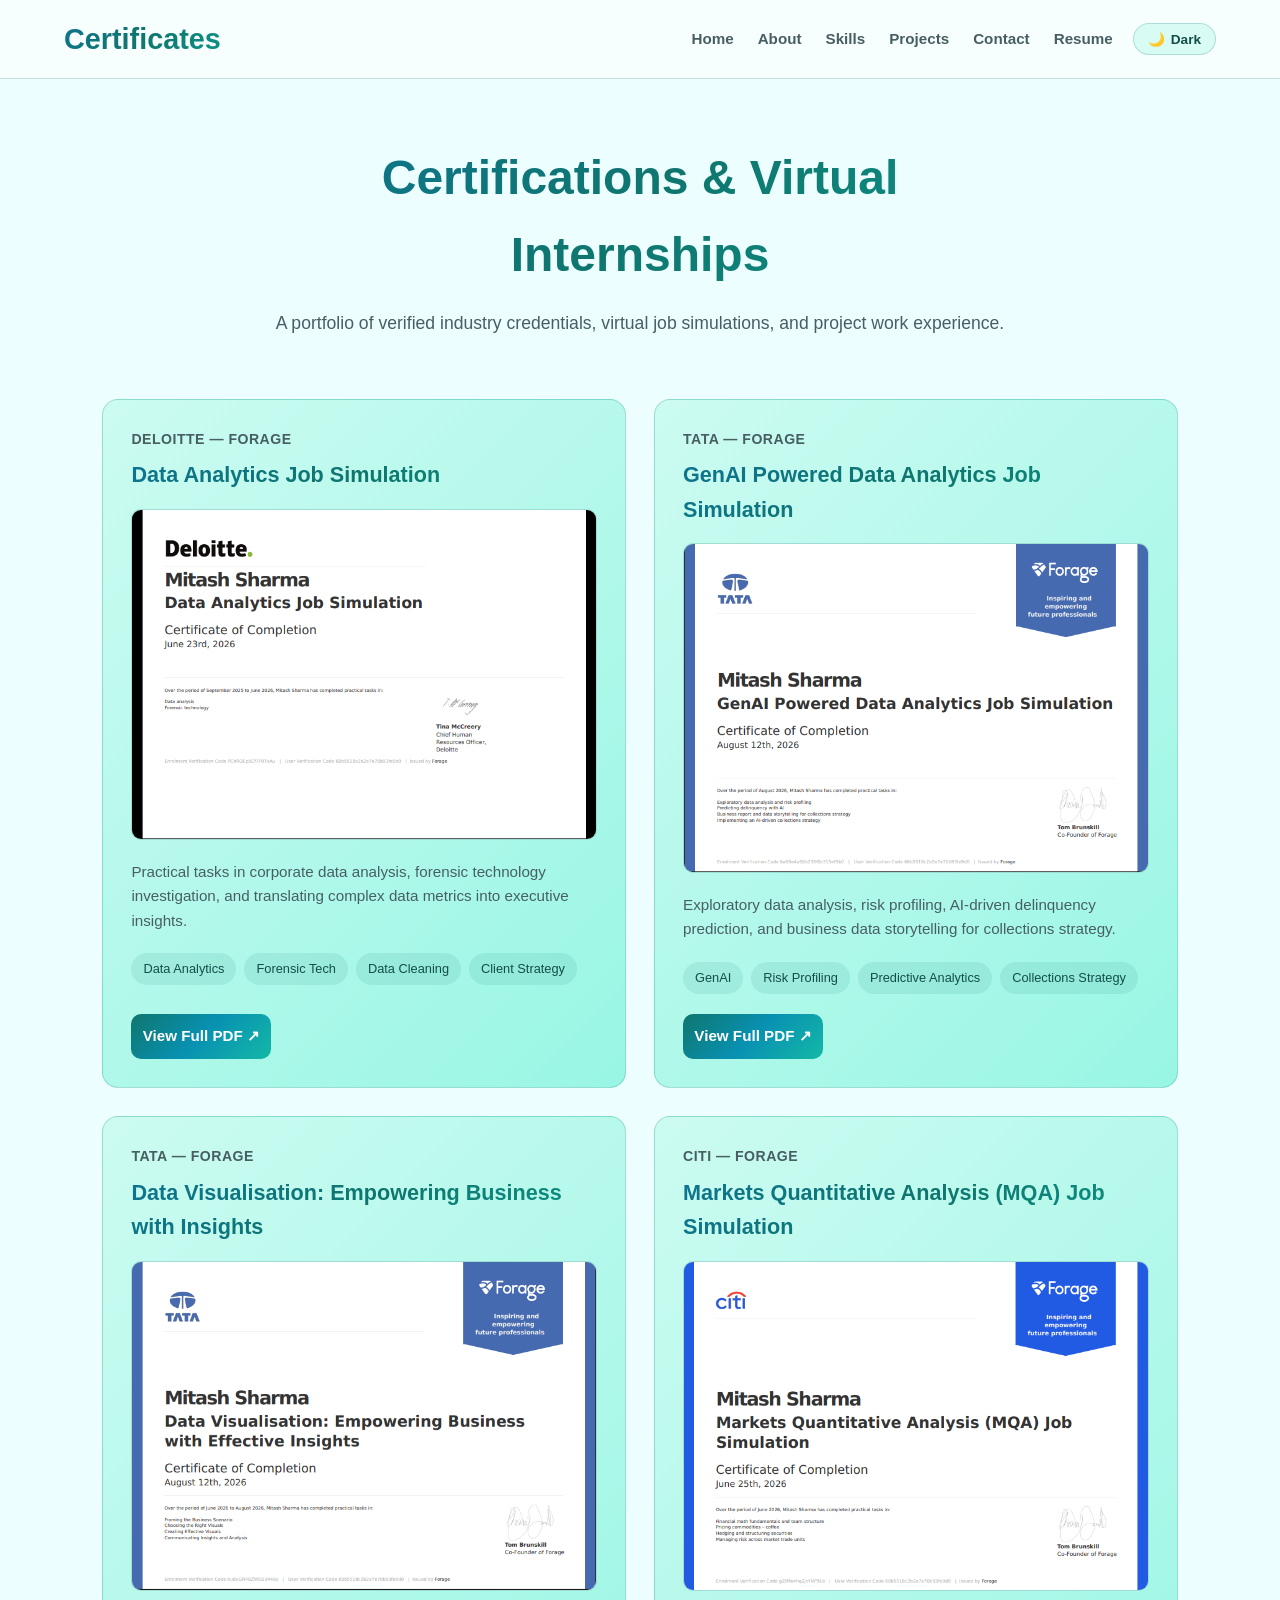
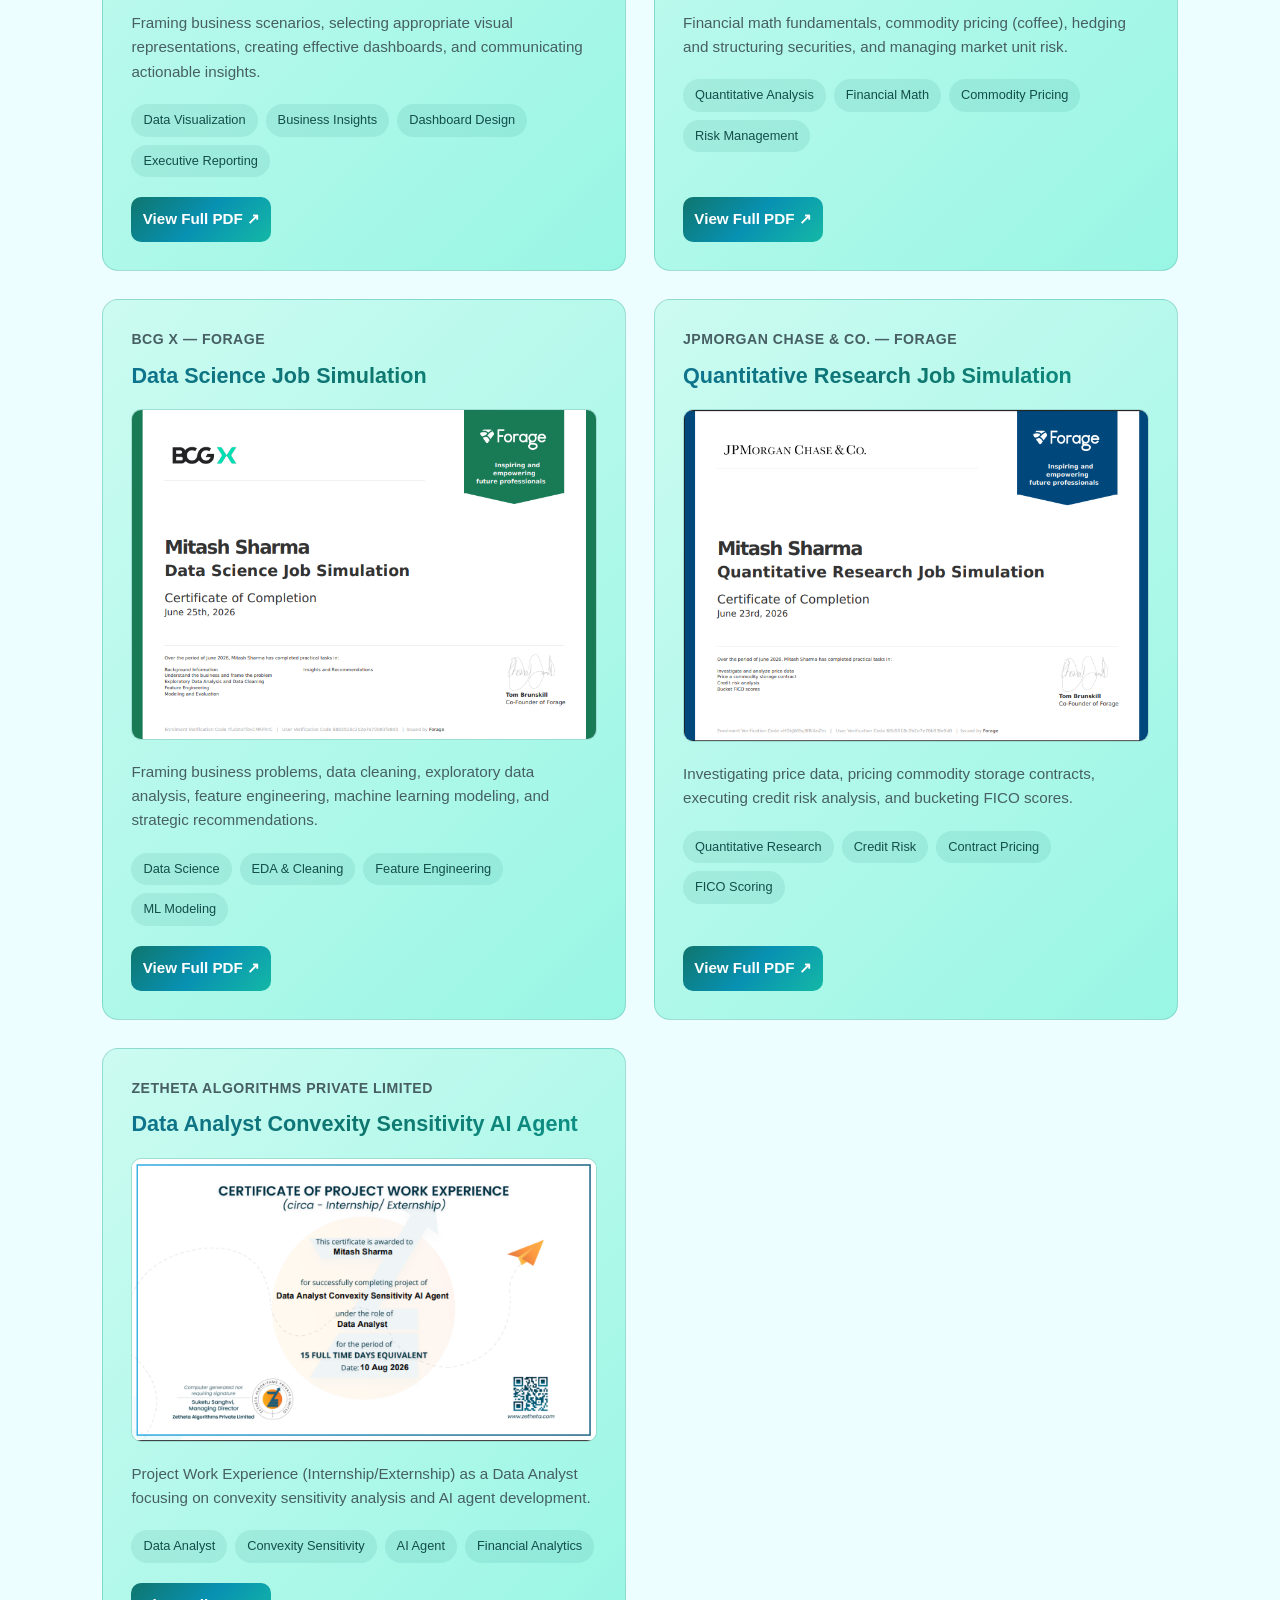
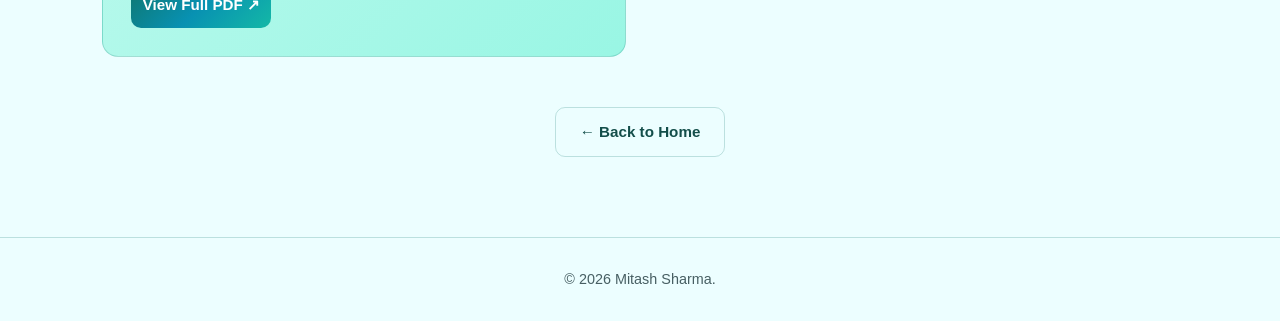
==== certificates.html @ 4800421b "certifications" ====
<!DOCTYPE html>
<html lang="en">
<head>
    <meta charset="UTF-8">
    <meta name="viewport" content="width=device-width, initial-scale=1.0">

    <title>Certificates & Virtual Internships | Mitash Sharma</title>

    <link rel="stylesheet" href="style.css">
</head>

<body>

    <!-- Navbar -->
    <header>
        <nav class="navbar">
            <a href="index.html" class="logo"><b>Certificates</b></a>

            <div class="nav-right">
                <button class="nav-toggle" aria-label="Toggle navigation" aria-expanded="false">
                    <span></span>
                    <span></span>
                    <span></span>
                </button>

                <ul class="nav-links">
                    <li><a href="index.html#home">Home</a></li>
                    <li><a href="index.html#about">About</a></li>
                    <li><a href="index.html#skills">Skills</a></li>
                    <li><a href="projects.html">Projects</a></li>
                    <li><a href="index.html#contact">Contact</a></li>
                    <li><a href="assets/CV.pdf" target="_blank" rel="noopener">Resume</a></li>
                </ul>

                <!-- Theme Toggle Button -->
                <button id="theme-toggle" class="theme-toggle-btn" aria-label="Toggle Theme">
                    <span id="theme-icon">☀️</span>
                    <span id="theme-text">light</span>
                </button>
            </div>
        </nav>
    </header>


    <!-- Main Content -->
    <main>

        <section class="projects-page">

            <div class="section-heading">
                <h1>Certifications & Virtual Internships</h1>
                <p>A portfolio of verified industry credentials, virtual job simulations, and project work experience.</p>
            </div>


            <!-- Certificates Grid -->
            <div class="certificates-grid">

                <!-- 1. Deloitte Data Analytics -->
                <div class="cert-card">
                    <div>
                        <div class="cert-issuer">Deloitte — Forage</div>
                        <h3>Data Analytics Job Simulation</h3>
                        
                        <div class="cert-image-preview">
                            <a href="assets/certificates/Deloitte.pdf" target="_blank" rel="noopener" title="Click to view PDF">
                                <img src="assets/certificates/Deloitte.png" alt="Deloitte Data Analytics Certificate Preview">
                            </a>
                        </div>

                        <p>
                            Practical tasks in corporate data analysis, forensic technology investigation, and translating complex data metrics into executive insights.
                        </p>

                        <div class="project-tags">
                            <span>Data Analytics</span>
                            <span>Forensic Tech</span>
                            <span>Data Cleaning</span>
                            <span>Client Strategy</span>
                        </div>
                    </div>

                    <div class="project-buttons">
                        <a href="assets/certificates/Deloitte.pdf" target="_blank" rel="noopener" class="btn view-details-btn">
                            View Full PDF ↗
                        </a>
                    </div>
                </div>

                <!-- 2. Tata GenAI -->
                <div class="cert-card">
                    <div>
                        <div class="cert-issuer">Tata — Forage</div>
                        <h3>GenAI Powered Data Analytics Job Simulation</h3>
                        
                        <div class="cert-image-preview">
                            <a href="assets/certificates/Tata_genAI.pdf" target="_blank" rel="noopener" title="Click to view PDF">
                                <img src="assets/certificates/Tata_genAI.png" alt="Tata GenAI Certificate Preview">
                            </a>
                        </div>

                        <p>
                            Exploratory data analysis, risk profiling, AI-driven delinquency prediction, and business data storytelling for collections strategy.
                        </p>
                        
                        <div class="project-tags">
                            <span>GenAI</span>
                            <span>Risk Profiling</span>
                            <span>Predictive Analytics</span>
                            <span>Collections Strategy</span>
                        </div>
                    </div>

                    <div class="project-buttons">
                        <a href="assets/certificates/Tata_genAI.pdf" target="_blank" rel="noopener" class="btn view-details-btn">
                            View Full PDF ↗
                        </a>
                    </div>
                </div>

                <!-- 3. Tata Data Visualisation -->
                <div class="cert-card">
                    <div>
                        <div class="cert-issuer">Tata — Forage</div>
                        <h3>Data Visualisation: Empowering Business with Insights</h3>
                        
                        <div class="cert-image-preview">
                            <a href="assets/certificates/Tata_visualization.pdf" target="_blank" rel="noopener" title="Click to view PDF">
                                <img src="assets/certificates/Tata_visualization.png" alt="Tata Data Visualisation Certificate Preview">
                            </a>
                        </div>

                        <p>
                            Framing business scenarios, selecting appropriate visual representations, creating effective dashboards, and communicating actionable insights.
                        </p>

                        <div class="project-tags">
                            <span>Data Visualization</span>
                            <span>Business Insights</span>
                            <span>Dashboard Design</span>
                            <span>Executive Reporting</span>
                        </div>
                    </div>

                    <div class="project-buttons">
                        <a href="assets/certificates/Tata_visualization.pdf" target="_blank" rel="noopener" class="btn view-details-btn">
                            View Full PDF ↗
                        </a>
                    </div>
                </div>

                <!-- 4. Citi Markets Quantitative Analysis -->
                <div class="cert-card">
                    <div>
                        <div class="cert-issuer">Citi — Forage</div>
                        <h3>Markets Quantitative Analysis (MQA) Job Simulation</h3>
                        
                        <div class="cert-image-preview">
                            <a href="assets/certificates/citi.pdf" target="_blank" rel="noopener" title="Click to view PDF">
                                <img src="assets/certificates/citi.png" alt="Citi Quantitative Analysis Certificate Preview">
                            </a>
                        </div>

                        <p>
                            Financial math fundamentals, commodity pricing (coffee), hedging and structuring securities, and managing market unit risk.
                        </p>

                        <div class="project-tags">
                            <span>Quantitative Analysis</span>
                            <span>Financial Math</span>
                            <span>Commodity Pricing</span>
                            <span>Risk Management</span>
                        </div>
                    </div>

                    <div class="project-buttons">
                        <a href="assets/certificates/citi.pdf" target="_blank" rel="noopener" class="btn view-details-btn">
                            View Full PDF ↗
                        </a>
                    </div>
                </div>

                <!-- 5. BCG X Data Science -->
                <div class="cert-card">
                    <div>
                        <div class="cert-issuer">BCG X — Forage</div>
                        <h3>Data Science Job Simulation</h3>
                        
                        <div class="cert-image-preview">
                            <a href="assets/certificates/BCG_X.pdf" target="_blank" rel="noopener" title="Click to view PDF">
                                <img src="assets/certificates/BCG_X.png" alt="BCG X Data Science Certificate Preview">
                            </a>
                        </div>

                        <p>
                            Framing business problems, data cleaning, exploratory data analysis, feature engineering, machine learning modeling, and strategic recommendations.
                        </p>

                        <div class="project-tags">
                            <span>Data Science</span>
                            <span>EDA & Cleaning</span>
                            <span>Feature Engineering</span>
                            <span>ML Modeling</span>
                        </div>
                    </div>

                    <div class="project-buttons">
                        <a href="assets/certificates/BCG_X.pdf" target="_blank" rel="noopener" class="btn view-details-btn">
                            View Full PDF ↗
                        </a>
                    </div>
                </div>

                <!-- 6. JPMorgan Chase Quantitative Research -->
                <div class="cert-card">
                    <div>
                        <div class="cert-issuer">JPMorgan Chase & Co. — Forage</div>
                        <h3>Quantitative Research Job Simulation</h3>
                        
                        <div class="cert-image-preview">
                            <a href="assets/certificates/jp_morgan.pdf" target="_blank" rel="noopener" title="Click to view PDF">
                                <img src="assets/certificates/jp_morgan.png" alt="JPMorgan Quantitative Research Certificate Preview">
                            </a>
                        </div>

                        <p>
                            Investigating price data, pricing commodity storage contracts, executing credit risk analysis, and bucketing FICO scores.
                        </p>

                        <div class="project-tags">
                            <span>Quantitative Research</span>
                            <span>Credit Risk</span>
                            <span>Contract Pricing</span>
                            <span>FICO Scoring</span>
                        </div>
                    </div>

                    <div class="project-buttons">
                        <a href="assets/certificates/jp_morgan.pdf" target="_blank" rel="noopener" class="btn view-details-btn">
                            View Full PDF ↗
                        </a>
                    </div>
                </div>

                <!-- 7. Zetheta Algorithms -->
                <div class="cert-card">
                    <div>
                        <div class="cert-issuer">Zetheta Algorithms Private Limited</div>
                        <h3>Data Analyst Convexity Sensitivity AI Agent</h3>
                        
                        <div class="cert-image-preview">
                            <a href="assets/certificates/zetheta.pdf" target="_blank" rel="noopener" title="Click to view PDF">
                                <img src="assets/certificates/zetheta.png" alt="Zetheta Algorithms Certificate Preview">
                            </a>
                        </div>

                        <p>
                            Project Work Experience (Internship/Externship) as a Data Analyst focusing on convexity sensitivity analysis and AI agent development.
                        </p>
                        
                        <div class="project-tags">
                            <span>Data Analyst</span>
                            <span>Convexity Sensitivity</span>
                            <span>AI Agent</span>
                            <span>Financial Analytics</span>
                        </div>
                    </div>

                    <div class="project-buttons">
                        <a href="assets/certificates/zetheta.pdf" target="_blank" rel="noopener" class="btn view-details-btn">
                            View Full PDF ↗
                        </a>
                    </div>
                </div>

            </div>


            <!-- Back Button -->
            <div class="back-button">
                <a href="index.html" class="btn secondary-btn">
                    ← Back to Home
                </a>
            </div>

        </section>

    </main>

    <footer>
        <p>© 2026 Mitash Sharma.</p>
    </footer>

    <script src="script.js"></script>

</body>
</html>
---- style.css ----
/* =========================
   RESET & THEME VARIABLES
========================= */

/* Global reset — removes default browser spacing and 
   ensures consistent box-sizing across all elements */
* {
    margin: 0;
    padding: 0;
    box-sizing: border-box;
}

:root {
    /* LIGHT THEME — DEFAULT */
    --bg-dark: #ecfeff;
    --text-main: #134e4a;
    --text-muted: #475f63;

    --card-bg: rgba(204, 251, 241, 0.72);

    --card-gradient: linear-gradient(
        135deg,
        #ccfbf1 0%,
        #99f6e4 100%
    );

    --border-color: rgba(15, 118, 110, 0.22);
    --border-hover: rgba(8, 145, 178, 0.55);

    --header-bg: rgba(248, 255, 254, 0.92);
    --code-bg: #134e4a;
    --badge-bg: rgba(15, 118, 110, 0.10);

    --primary-gradient: linear-gradient(
        135deg,
        #0f766e 0%,
        #0891b2 50%,
        #14b8a6 100%
    );

    --accent-gradient: linear-gradient(
        135deg,
        #0f766e 0%,
        #0891b2 50%,
        #14b8a6 100%
    );

    --text-gradient: linear-gradient(
        135deg,
        #0e7490 0%,
        #0f766e 50%,
        #0d9488 100%
    );

    --glow-primary: 0 0 25px rgba(15, 118, 110, 0.25);
    --glow-accent: 0 0 25px rgba(20, 184, 166, 0.28);
}


/* =========================
   DARK THEME
   Overrides root variables when "dark-theme" 
   class is applied to <body>
========================= */

body.dark-theme {
    --bg-dark: #071918;
    --text-main: #e6fffb;
    --text-muted: #9bb9b6;

    --card-bg: rgba(17, 45, 43, 0.72);

    --card-gradient: linear-gradient(
        135deg,
        rgba(20, 67, 64, 0.75) 0%,
        rgba(10, 35, 34, 0.9) 100%
    );

    --border-color: rgba(45, 212, 191, 0.22);
    --border-hover: rgba(45, 212, 191, 0.55);

    --header-bg: rgba(7, 25, 24, 0.88);
    --code-bg: rgba(5, 25, 24, 0.97);
    --badge-bg: rgba(20, 184, 166, 0.14);

    --primary-gradient: linear-gradient(
        135deg,
        #0f766e 0%,
        #0891b2 50%,
        #14b8a6 100%
    );

    --accent-gradient: linear-gradient(
        135deg,
        #14b8a6 0%,
        #0891b2 50%,
        #0f766e 100%
    );

    --text-gradient: linear-gradient(
        135deg,
        #5eead4 0%,
        #22d3ee 50%,
        #67e8f9 100%
    );

    --glow-primary: 0 0 25px rgba(20, 184, 166, 0.28);
    --glow-accent: 0 0 25px rgba(34, 211, 238, 0.25);
}


/* =========================
   GLOBAL
========================= */

html {
    scroll-behavior: smooth;
}

body {
    font-family: "Segoe UI", Roboto, -apple-system, sans-serif;
    background-color: var(--bg-dark);
    color: var(--text-main);
    line-height: 1.6;
    overflow-x: hidden;

    /* Smooth transition when switching between light/dark theme */
    transition:
        background-color 0.4s ease,
        color 0.4s ease;
}


/* =========================
   NAVIGATION
========================= */

header {
    position: fixed;
    top: 0;
    width: 100%;
    z-index: 1000;

    background: var(--header-bg);
    backdrop-filter: blur(16px);

    border-bottom: 1px solid var(--border-color);

    transition: background 0.4s ease;
}

.navbar {
    max-width: 1200px;
    margin: 0 auto;

    padding: 16px 24px;

    display: flex;
    justify-content: space-between;
    align-items: center;
}

.logo {
    background: var(--text-gradient);
    -webkit-background-clip: text;
    -webkit-text-fill-color: transparent;

    text-decoration: none;

    font-size: 1.8rem;
    font-weight: 800;
}

.nav-right {
    display: flex;
    align-items: center;
    gap: 20px;
}

.nav-links {
    display: flex;
    list-style: none;
    gap: 24px;
    align-items: center;
}

.nav-links a {
    color: var(--text-muted);
    text-decoration: none;

    font-size: 0.95rem;
    font-weight: 600;

    transition:
        color 0.3s ease,
        transform 0.3s ease;
}

.nav-links a:hover {
    color: #0d9488;
    transform: translateY(-1px);
}


/* =========================
   THEME TOGGLE
========================= */

.theme-toggle-btn {
    background: var(--card-bg);

    border: 1px solid var(--border-color);

    color: var(--text-main);

    padding: 7px 14px;

    border-radius: 20px;

    cursor: pointer;

    font-size: 0.85rem;
    font-weight: 600;

    display: flex;
    align-items: center;
    gap: 6px;

    transition:
        background-color 0.3s ease,
        border-color 0.3s ease,
        transform 0.2s ease;
}

.theme-toggle-btn:hover {
    border-color: var(--border-hover);
    transform: scale(1.05);
}


/* =========================
   MOBILE NAVIGATION
========================= */

.nav-toggle {
    display: none; /* Hidden by default, shown only on small screens */

    background: transparent;
    border: none;

    cursor: pointer;

    flex-direction: column;
    gap: 5px;
}

.nav-toggle span {
    width: 25px;
    height: 3px;

    background-color: var(--text-main);

    border-radius: 2px;
}


/* =========================
   HERO SECTION
========================= */

.hero {
    min-height: 100vh;

    max-width: 1200px;
    margin: 0 auto;

    display: flex;
    align-items: center;
    justify-content: space-between;

    gap: 40px;

    padding: 120px 24px 60px;
}

.hero-content {
    flex: 1;

    display: flex;
    flex-direction: column;

    align-items: flex-start;
    text-align: left;
}

.intro {
    background: var(--primary-gradient);

    -webkit-background-clip: text;
    -webkit-text-fill-color: transparent;

    font-size: 1.1rem;
    font-weight: 700;

    margin-bottom: 8px;

    text-transform: uppercase;
}

.hero h1 {
    font-size: 3.5rem;

    font-weight: 900;

    line-height: 1.15;

    margin-bottom: 12px;

    background: var(--text-gradient);

    -webkit-background-clip: text;
    -webkit-text-fill-color: transparent;
}

.hero h2 {
    color: var(--text-muted);

    font-size: 1.5rem;
    font-weight: 600;

    margin-bottom: 20px;
}

.hero-description {
    color: var(--text-muted);

    font-size: 1.05rem;

    margin-bottom: 30px;

    max-width: 540px;
}


/* =========================
   HERO BUTTONS
========================= */

.hero-buttons {
    display: flex;

    gap: 16px;

    margin-bottom: 30px;

    flex-wrap: wrap;
}

.btn {
    display: inline-flex;

    align-items: center;
    justify-content: center;

    padding: 12px 24px;

    border-radius: 10px;

    text-decoration: none;

    font-weight: 700;
    font-size: 0.95rem;

    transition: all 0.3s ease;
}

.primary-btn {
    background: var(--primary-gradient);

    color: #ffffff;

    box-shadow: var(--glow-primary);
}

.primary-btn:hover {
    transform: translateY(-3px);

    box-shadow: var(--glow-primary);
}

.secondary-btn {
    background: transparent;

    color: var(--text-main);

    border: 1px solid var(--border-color);
}

.secondary-btn:hover {
    border-color: var(--border-hover);

    transform: translateY(-3px);
}


/* =========================
   SOCIAL LINKS
========================= */

.social-links {
    display: flex;
    gap: 14px;
}

.social-links a {
    padding: 8px 18px;

    border-radius: 8px;

    background: var(--card-bg);

    border: 1px solid var(--border-color);

    color: var(--text-main);

    text-decoration: none;

    font-size: 0.9rem;
    font-weight: 600;

    transition: all 0.3s ease;
}

.social-links a:hover {
    border-color: var(--border-hover);

    transform: translateY(-2px);
}


/* =========================
   HERO CODE CARD
========================= */

.hero-card {
    flex: 1;

    display: flex;

    justify-content: flex-end;
}

.code-window {
    width: 100%;
    max-width: 450px;

    background: var(--code-bg);

    border: 1px solid var(--border-color);

    border-radius: 16px;

    overflow: hidden;

    box-shadow:
        0 20px 40px rgba(0, 0, 0, 0.22),
        var(--glow-primary);
}

.window-header {
    display: flex;

    gap: 8px;

    padding: 14px 18px;

    background: rgba(20, 67, 64, 0.5);

    border-bottom: 1px solid var(--border-color);
}

.window-header span {
    width: 12px;
    height: 12px;

    border-radius: 50%;
}

/* Traffic-light style window dots (red/yellow/green) */
.window-header span:nth-child(1) {
    background: #ff5f56;
}

.window-header span:nth-child(2) {
    background: #ffbd2e;
}

.window-header span:nth-child(3) {
    background: #27c93f;
}

.code-content {
    padding: 24px;

    font-family: "Fira Code", monospace, sans-serif;

    font-size: 0.9rem;

    line-height: 1.8;
}

.code-purple {
    color: #5eead4;
    font-weight: bold;
}

.code-green {
    color: #34d399;
}

.code-comment {
    color: #7aa09c;

    margin-top: 12px;

    font-style: italic;
}


/* =========================
   SECTIONS
   Generic wrapper used by About / Skills / Projects / 
   Contact — handles fade-in scroll animation
========================= */

.section {
    max-width: 1200px;

    margin: 0 auto;

    padding: 90px 24px;

    opacity: 0;

    transform: translateY(30px);

    transition:
        opacity 0.7s ease,
        transform 0.7s ease;
}

/* "show" class is toggled via JS (e.g. IntersectionObserver) */
.section.show {
    opacity: 1;

    transform: translateY(0);
}

.section-title {
    font-size: 2.3rem;

    font-weight: 800;

    text-align: center;

    margin: 0 auto 30px;

    background: var(--text-gradient);

    -webkit-background-clip: text;
    -webkit-text-fill-color: transparent;

    display: table;

    position: relative;
}

/* Decorative underline below each section title */
.section-title::after {
    content: "";

    display: block;

    width: 60px;
    height: 4px;

    background: var(--primary-gradient);

    margin: 10px auto 0;

    border-radius: 4px;
}


/* =========================
   ABOUT
========================= */

.about-content {
    max-width: 750px;

    margin: 0 auto 50px;

    text-align: center;

    color: var(--text-muted);

    font-size: 1.05rem;
}

.about-highlights {
    display: grid;

    grid-template-columns: repeat(
        auto-fit,
        minmax(280px, 1fr)
    );

    gap: 25px;
}

.about-card {
    background: var(--card-gradient);

    border: 1px solid var(--border-color);

    border-radius: 16px;

    padding: 28px;

    text-align: center;

    transition: all 0.3s ease;
}

.about-card:hover {
    border-color: var(--border-hover);

    transform: translateY(-5px);
}

.about-icon {
    font-size: 2.2rem;

    margin-bottom: 14px;
}

.about-card h3 {
    background: var(--text-gradient);

    -webkit-background-clip: text;
    -webkit-text-fill-color: transparent;

    font-size: 1.3rem;

    margin-bottom: 10px;
}

.about-card p {
    color: var(--text-muted);

    font-size: 0.95rem;
}


/* =========================
   SKILLS
========================= */

.skills-container {
    display: grid;

    grid-template-columns: repeat(
        auto-fit,
        minmax(260px, 1fr)
    );

    gap: 25px;
}

.skill-category {
    background: var(--card-gradient);

    border: 1px solid var(--border-color);

    border-radius: 16px;

    padding: 24px;

    transition: all 0.3s ease;
}

.skill-category:hover {
    border-color: var(--border-hover);

    transform: translateY(-4px);
}

.skill-category h3 {
    font-size: 1.2rem;

    color: var(--text-main);

    margin-bottom: 18px;

    border-bottom: 1px solid var(--border-color);

    padding-bottom: 8px;
}

.skill-list {
    display: flex;

    flex-wrap: wrap;

    gap: 10px;
}

.skill-list span {
    background: var(--badge-bg);

    border: 1px solid var(--border-color);

    color: var(--text-main);

    padding: 8px 14px;

    border-radius: 8px;

    font-size: 0.88rem;

    font-weight: 600;

    transition: all 0.25s ease;
}

.skill-list span:hover {
    border-color: var(--border-hover);

    transform: translateY(-2px);

    background: var(--card-bg);
}


/* =========================
   PROJECTS
========================= */

.projects-container {
    display: grid;

    grid-template-columns: repeat(
        auto-fit,
        minmax(300px, 1fr)
    );

    gap: 28px;
}

.project-card {
    background: var(--card-gradient);

    border: 1px solid var(--border-color);

    border-radius: 16px;

    padding: 28px;

    display: flex;

    flex-direction: column;

    justify-content: space-between;

    position: relative;

    transition: all 0.3s ease;
}

.project-card:hover {
    border-color: var(--border-hover);

    transform: translateY(-5px);
}

.project-number {
    font-size: 0.9rem;

    font-weight: 800;

    color: var(--text-muted);

    margin-bottom: 10px;
}

.project-card h3 {
    background: var(--text-gradient);

    -webkit-background-clip: text;
    -webkit-text-fill-color: transparent;

    font-size: 1.4rem;

    margin-bottom: 12px;
}

.project-card h2 {
    color: var(--text-main);

    font-size: 1.6rem;

    margin-bottom: 15px;
}

.project-card p {
    color: var(--text-muted);

    font-size: 0.95rem;

    line-height: 1.7;

    margin-bottom: 20px;
}


/* =========================
   PROJECT TECHNOLOGY TAGS
   Note: .project-tech and .project-tags are two
   separate tag styles used on different card variants
========================= */

.project-tech,
.project-tags {
    display: flex;

    flex-wrap: wrap;

    gap: 8px;

    margin-bottom: 20px;
}

.project-tech span {
    font-size: 0.8rem;

    padding: 4px 10px;

    background: var(--badge-bg);

    border: 1px solid var(--border-color);

    border-radius: 6px;

    color: var(--text-main);
}

.project-tags span {
    background: var(--badge-bg);

    color: var(--text-main);

    padding: 6px 12px;

    border-radius: 20px;

    font-size: 0.8rem;
}


/* =========================
   PROJECT BUTTONS
========================= */

.project-buttons {
    display: flex;

    align-items: center;

    gap: 12px;

    margin-top: auto;
}

/* GitHub and View Details
   have exactly the same size */
.project-buttons .project-btn,
.project-buttons .view-details-btn {
    width: 140px;

    height: 45px;

    padding: 0;

    box-sizing: border-box;

    display: inline-flex;

    align-items: center;

    justify-content: center;

    border-radius: 10px;

    font-size: 0.95rem;

    font-weight: 700;

    text-decoration: none;

    cursor: pointer;

    transition: all 0.3s ease;
}

/* GitHub button */
.project-btn.github {
    background: var(--accent-gradient);

    color: #ffffff;

    border: none;
}

/* View Details button */
.view-details-btn {
    background: var(--primary-gradient);

    color: #ffffff;

    border: none;
}

/* Shared hover state for both buttons */
.project-buttons .project-btn:hover,
.project-buttons .view-details-btn:hover {
    transform: translateY(-3px);

    box-shadow: var(--glow-primary);
}

/* Project status label (e.g. "Completed", "In Progress") */
.project-status {
    margin-top: 15px;

    font-size: 0.8rem;

    color: #0d9488;

    font-weight: 700;

    text-transform: uppercase;
}


/* =========================
   PROFILE IMAGE
========================= */

.profile-frame {
    position: relative;

    width: 320px;
    height: 320px;

    border-radius: 30px;

    padding: 8px;

    background: var(--card-gradient);

    border: 2px solid var(--border-color);

    box-shadow:
        0 20px 40px rgba(0, 0, 0, 0.15),
        var(--glow-primary);

    transition: all 0.4s ease;

    display: flex;

    align-items: center;
    justify-content: center;
}

.profile-frame:hover {
    border-color: var(--border-hover);

    transform: translateY(-6px);

    box-shadow:
        0 25px 50px rgba(0, 0, 0, 0.18),
        var(--glow-accent);
}

.profile-img {
    width: 100%;
    height: 100%;

    object-fit: cover;

    border-radius: 22px;

    display: block;
}

/* Light Mode Profile Frame override (softer shadow/border) */
body:not(.dark-theme) .profile-frame {
    box-shadow:
        0 15px 35px rgba(15, 118, 110, 0.15);

    border-color: rgba(15, 118, 110, 0.35);
}


/* =========================
   ALL PROJECTS PAGE
========================= */

.projects-page {
    min-height: 100vh;

    padding: 140px 8% 80px;
}

.section-heading {
    text-align: center;

    max-width: 750px;

    margin: 0 auto 60px;
}

.section-heading h1 {
    font-size: 3rem;

    margin-bottom: 15px;

    background: var(--text-gradient);

    -webkit-background-clip: text;
    -webkit-text-fill-color: transparent;
}

.section-heading p {
    color: var(--text-muted);

    font-size: 1.1rem;

    line-height: 1.7;
}


/* =========================
   ALL PROJECTS GRID
========================= */

.projects-grid {
    display: grid;

    grid-template-columns: repeat(2, 1fr);

    gap: 30px;

    max-width: 1200px;

    margin: auto;
}


/* =========================
   ALL PROJECTS CARD
========================= */

.projects-grid .project-card {
    background: var(--card-bg);

    background-image: var(--card-gradient);

    border: 1px solid var(--border-color);

    border-radius: 20px;

    padding: 35px;

    transition:
        transform 0.3s ease,
        border-color 0.3s ease,
        box-shadow 0.3s ease;
}

.projects-grid .project-card:hover {
    transform: translateY(-8px);

    border-color: var(--border-hover);

    box-shadow: var(--glow-primary);
}


/* =========================
   BACK BUTTON
========================= */

.back-button {
    text-align: center;

    margin-top: 50px;
}


/* =========================
   VIEW ALL PROJECTS BUTTON
========================= */

.view-all-projects {
    text-align: center;

    margin-top: 40px;
}


/* =========================
   CONTACT
========================= */

.contact {
    text-align: center;
}

.contact-desc {
    color: var(--text-muted);

    font-size: 1.1rem;

    margin: 0 auto 30px;

    text-align: center;
}

.contact-links {
    display: flex;

    justify-content: center;

    align-items: center;

    gap: 30px;

    margin: 0 auto;
}

.contact-links a {
    background: var(--primary-gradient);

    -webkit-background-clip: text;
    -webkit-text-fill-color: transparent;

    font-weight: 700;

    font-size: 1.2rem;

    text-decoration: none;

    transition: transform 0.3s ease;
}

.contact-links a:hover {
    transform: scale(1.1);
}


/* =========================
   FOOTER
========================= */

footer {
    text-align: center;

    padding: 30px 24px;

    border-top: 1px solid var(--border-color);

    color: var(--text-muted);

    font-size: 0.9rem;
}


/* =========================
   RESPONSIVE — TABLET
========================= */

@media (max-width: 900px) {

    .hero {
        flex-direction: column;

        text-align: center;

        padding-top: 110px;
    }

    .hero-content {
        align-items: center;

        text-align: center;
    }

    .hero-buttons,
    .social-links {
        justify-content: center;
    }

    .hero-card {
        justify-content: center;

        width: 100%;
    }

    .hero h1 {
        font-size: 2.8rem;
    }

    /* Show hamburger icon, hide desktop nav links */
    .nav-toggle {
        display: flex;
    }

    .nav-links {
        display: none;

        position: absolute;

        top: 100%;
        left: 0;

        width: 100%;

        background: var(--header-bg);

        flex-direction: column;

        padding: 20px;

        border-bottom: 1px solid var(--border-color);
    }

    /* Toggled via JS when hamburger is clicked */
    .nav-links.active {
        display: flex;
    }
}


/* =========================
   RESPONSIVE — MOBILE
========================= */

@media (max-width: 768px) {

    .projects-page {
        padding: 120px 5% 60px;
    }

    .section-heading h1 {
        font-size: 2.3rem;
    }

    .projects-grid {
        grid-template-columns: 1fr;
    }

    .project-card {
        padding: 25px;
    }

    /* Keep project buttons same size on mobile */
    .project-buttons {
        flex-wrap: wrap;
    }

    .project-buttons .project-btn,
    .project-buttons .view-details-btn {
        width: 140px;
        height: 45px;
    }
}


/* =========================
   SMALL MOBILE
========================= */

@media (max-width: 480px) {

    .hero {
        padding-left: 18px;
        padding-right: 18px;
    }

    .hero h1 {
        font-size: 2.2rem;
    }

    .hero h2 {
        font-size: 1.2rem;
    }

    .profile-frame {
        width: 270px;
        height: 270px;
    }

    .project-buttons {
        width: 100%;
    }

    .project-buttons .project-btn,
    .project-buttons .view-details-btn {
        width: 100%;
        max-width: 140px;
    }
}


/* =========================================================
   VIRTUAL INTERNSHIPS & CERTIFICATES
   (Duplicate .certificates-grid / .cert-card rule set
   previously declared twice in the source — merged here)
========================================================= */

.internship-summary-card {
    background: var(--card-gradient);
    border: 1px solid var(--border-color);
    border-radius: 16px;
    padding: 28px;
    margin-bottom: 30px;
    transition: all 0.3s ease;
}

.internship-summary-card:hover {
    border-color: var(--border-hover);
    transform: translateY(-4px);
}

.internship-summary-card h3 {
    background: var(--text-gradient);
    -webkit-background-clip: text;
    -webkit-text-fill-color: transparent;
    font-size: 1.4rem;
    margin-bottom: 12px;
}

.internship-summary-card p {
    color: var(--text-muted);
    font-size: 0.95rem;
    line-height: 1.7;
    margin-bottom: 20px;
}

/* Certificate Grid Layout */
.certificates-grid {
    display: grid;
    grid-template-columns: repeat(2, 1fr);
    gap: 28px;
    max-width: 1200px;
    margin: 0 auto;
}

.cert-card {
    background: var(--card-gradient);
    border: 1px solid var(--border-color);
    border-radius: 16px;
    padding: 28px;
    display: flex;
    flex-direction: column;
    justify-content: space-between;
    transition: all 0.3s ease;
}

.cert-card:hover {
    border-color: var(--border-hover);
    transform: translateY(-5px);
    box-shadow: var(--glow-primary);
}

.cert-issuer {
    font-size: 0.88rem;
    font-weight: 700;
    color: var(--text-muted);
    margin-bottom: 8px;
    text-transform: uppercase;
    letter-spacing: 0.5px;
}

.cert-card h3 {
    background: var(--text-gradient);
    -webkit-background-clip: text;
    -webkit-text-fill-color: transparent;
    font-size: 1.35rem;
    margin-bottom: 12px;
}

.cert-card p {
    color: var(--text-muted);
    font-size: 0.95rem;
    line-height: 1.6;
    margin-bottom: 20px;
}

/* Responsive adjustments for internship/certificate cards */
@media (max-width: 768px) {
    .certificates-grid {
        grid-template-columns: 1fr;
        gap: 20px;
    }

    .internship-summary-card,
    .cert-card {
        padding: 22px;
    }
}

/* Embedded PDF preview container (e.g. certificate PDFs) */
.pdf-container {
    width: 100%;
    margin: 15px 0;
    border-radius: 10px;
    overflow: hidden;
    border: 1px solid var(--border-color);
    background: var(--card-bg);
}

.pdf-container iframe {
    border: none;
    display: block;
}


/* =========================
   CERTIFICATE IMAGE PREVIEWS
========================= */

.cert-image-preview {
    margin: 16px 0 20px 0;
    border-radius: 10px;
    overflow: hidden;
    border: 1px solid var(--border-color);
    background: var(--card-bg);
    transition: transform 0.3s ease, border-color 0.3s ease;
}

.cert-image-preview:hover {
    border-color: var(--border-hover);
    transform: scale(1.02);
}

.cert-image-preview img {
    width: 100%;
    height: auto;
    display: block;
    object-fit: cover;
}
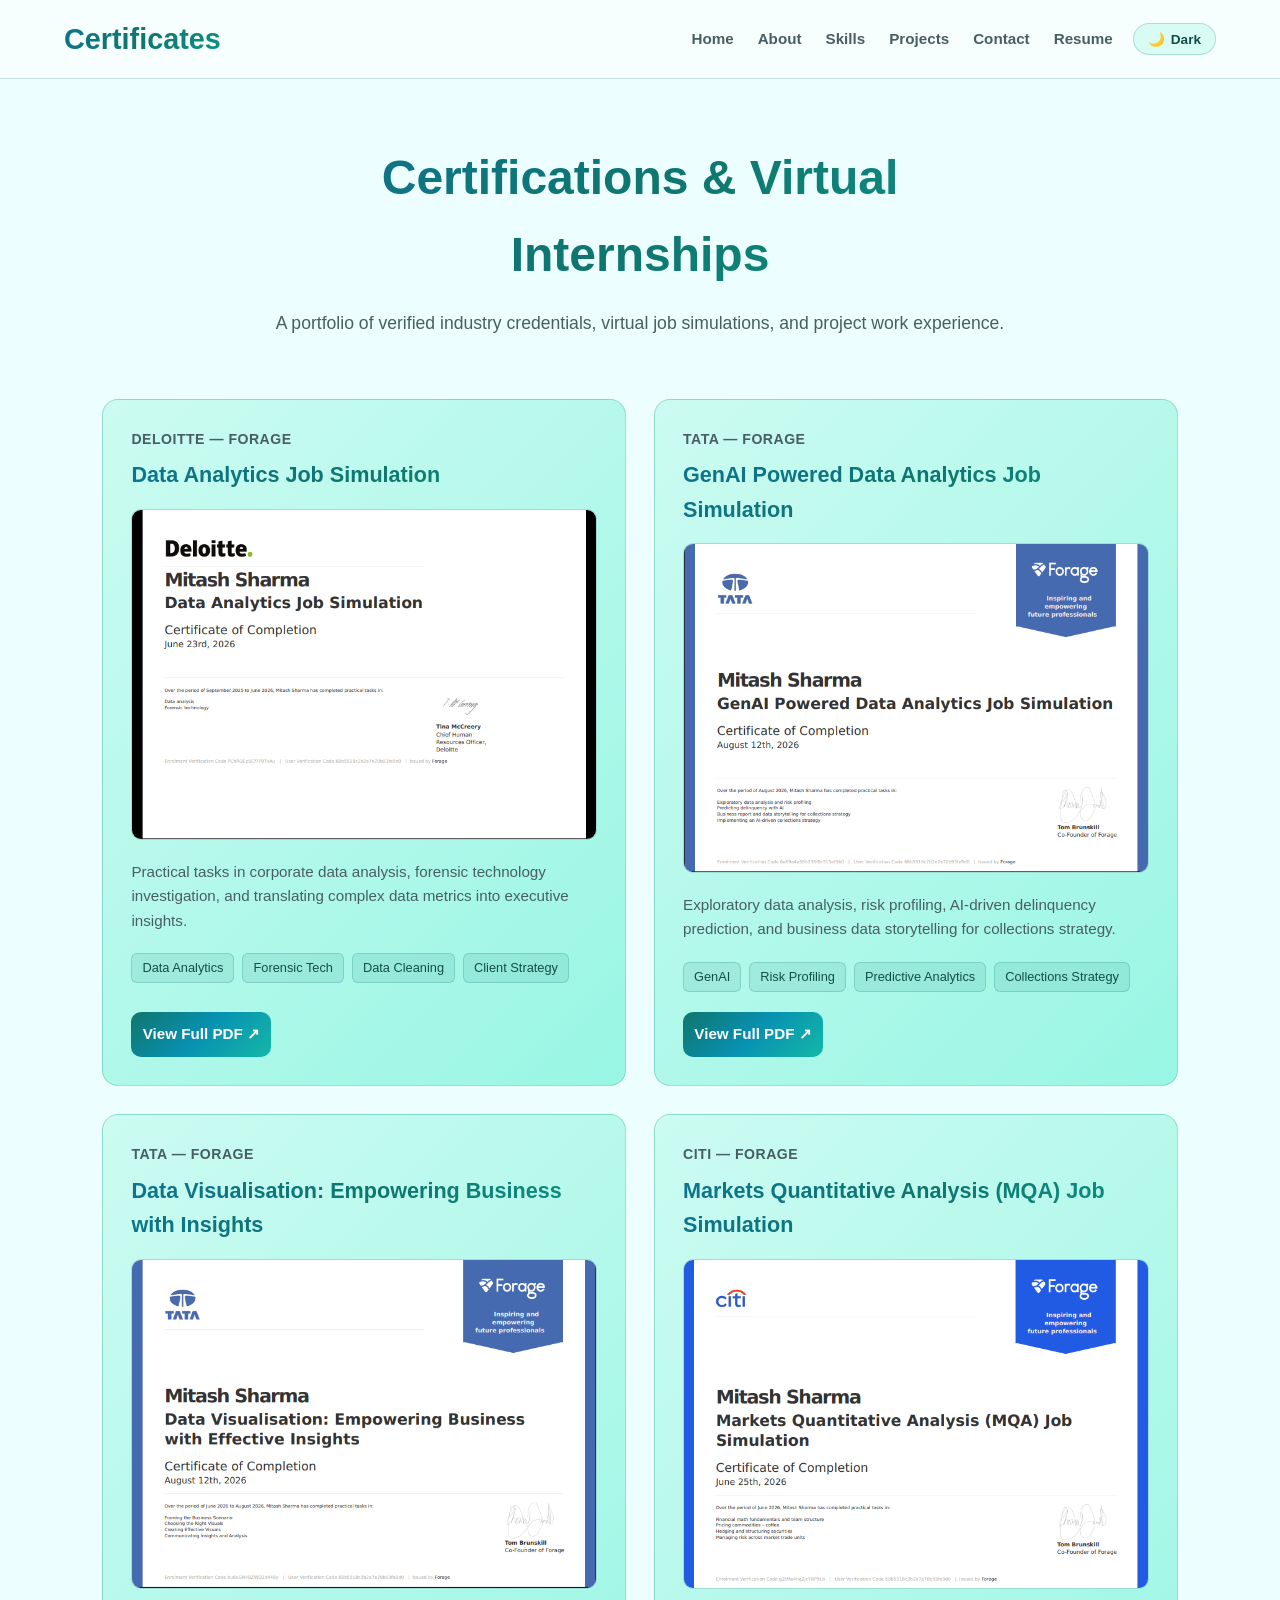
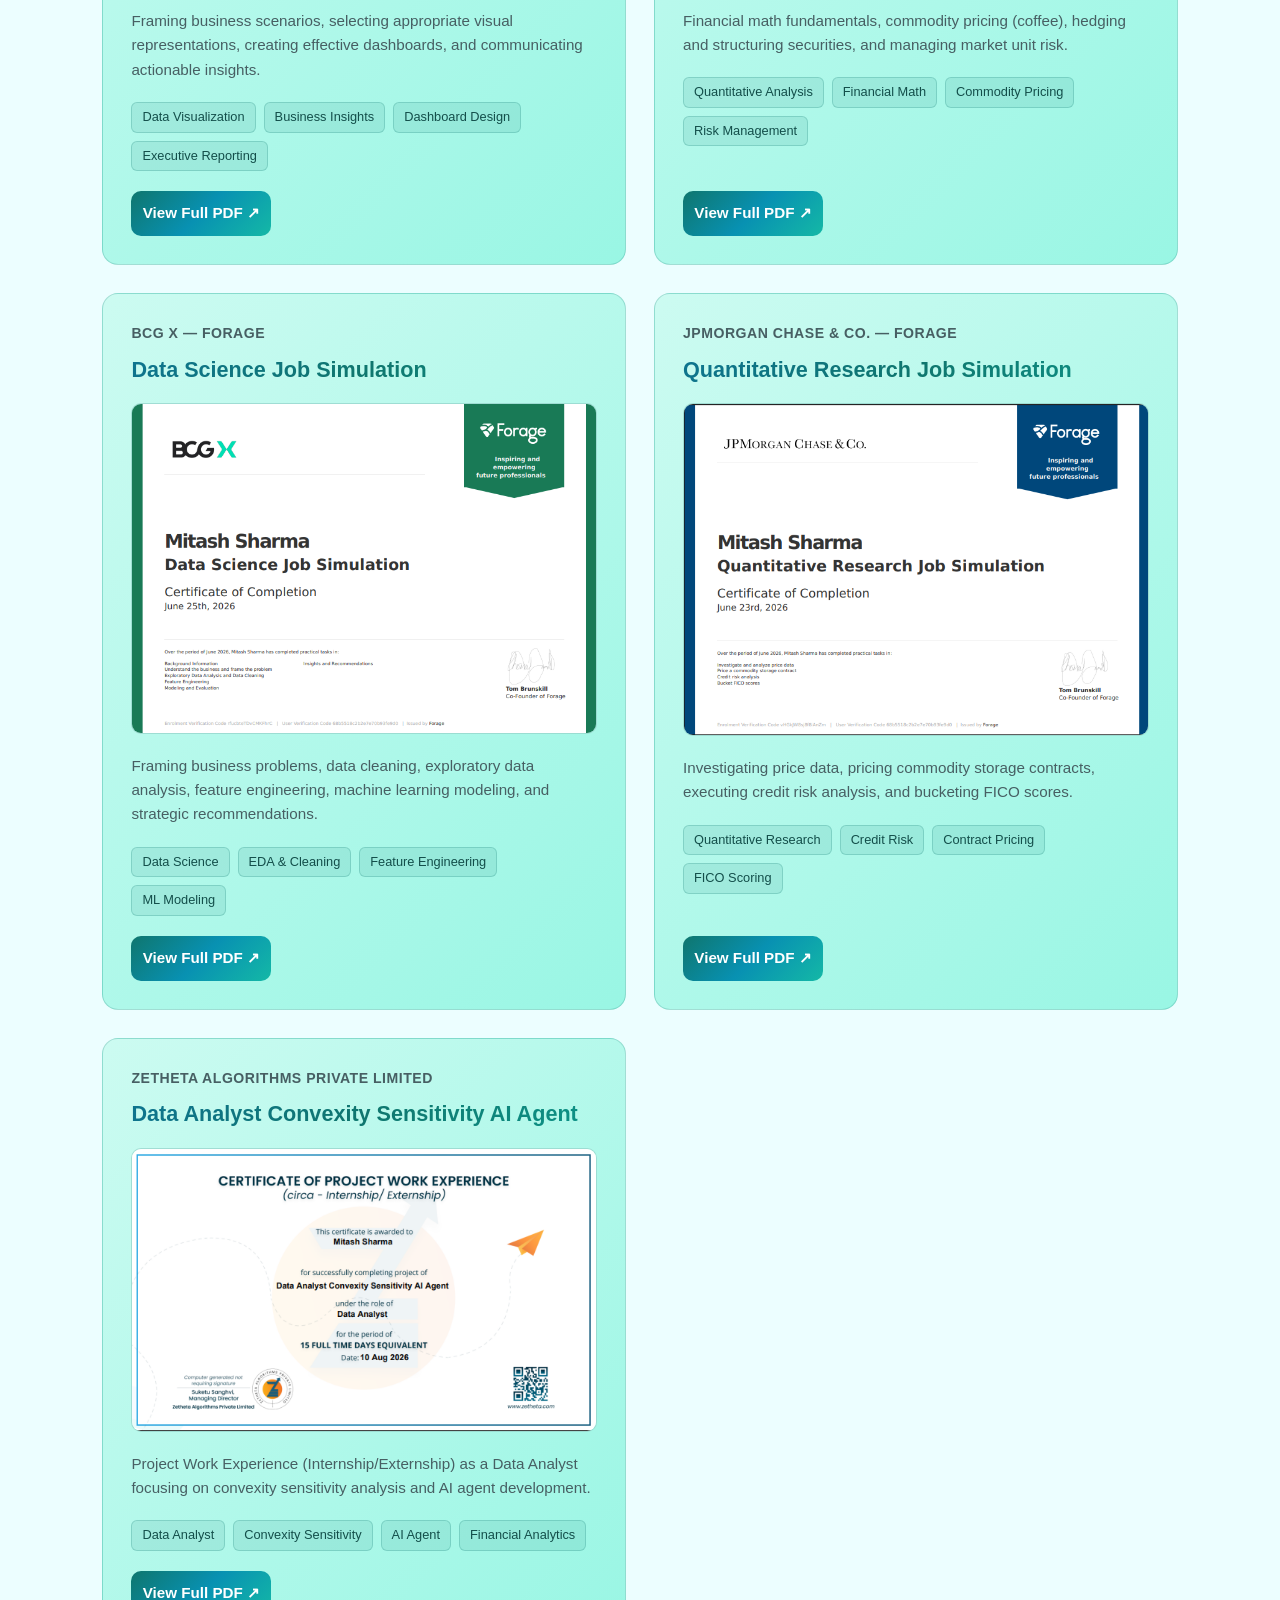
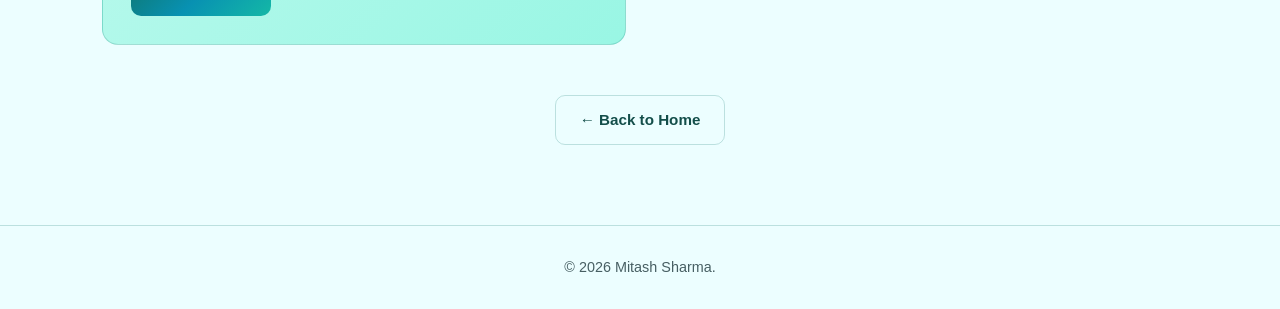
==== commit 6539b6fe: "buttons css" ====
--- a/certificates.html
+++ b/certificates.html
@@ -72,7 +72,7 @@
                             Practical tasks in corporate data analysis, forensic technology investigation, and translating complex data metrics into executive insights.
                         </p>
 
-                        <div class="project-tags">
+                        <div class="project-tech" style="margin-top: 20px;">
                             <span>Data Analytics</span>
                             <span>Forensic Tech</span>
                             <span>Data Cleaning</span>
@@ -103,7 +103,7 @@
                             Exploratory data analysis, risk profiling, AI-driven delinquency prediction, and business data storytelling for collections strategy.
                         </p>
                         
-                        <div class="project-tags">
+                        <div class="project-tech" style="margin-top: 20px;">
                             <span>GenAI</span>
                             <span>Risk Profiling</span>
                             <span>Predictive Analytics</span>
@@ -134,7 +134,7 @@
                             Framing business scenarios, selecting appropriate visual representations, creating effective dashboards, and communicating actionable insights.
                         </p>
 
-                        <div class="project-tags">
+                        <div class="project-tech" style="margin-top: 20px;">
                             <span>Data Visualization</span>
                             <span>Business Insights</span>
                             <span>Dashboard Design</span>
@@ -165,7 +165,7 @@
                             Financial math fundamentals, commodity pricing (coffee), hedging and structuring securities, and managing market unit risk.
                         </p>
 
-                        <div class="project-tags">
+                        <div class="project-tech" style="margin-top: 20px;">
                             <span>Quantitative Analysis</span>
                             <span>Financial Math</span>
                             <span>Commodity Pricing</span>
@@ -196,7 +196,7 @@
                             Framing business problems, data cleaning, exploratory data analysis, feature engineering, machine learning modeling, and strategic recommendations.
                         </p>
 
-                        <div class="project-tags">
+                        <div class="project-tech" style="margin-top: 20px;">
                             <span>Data Science</span>
                             <span>EDA & Cleaning</span>
                             <span>Feature Engineering</span>
@@ -227,7 +227,7 @@
                             Investigating price data, pricing commodity storage contracts, executing credit risk analysis, and bucketing FICO scores.
                         </p>
 
-                        <div class="project-tags">
+                        <div class="project-tech" style="margin-top: 20px;">
                             <span>Quantitative Research</span>
                             <span>Credit Risk</span>
                             <span>Contract Pricing</span>
@@ -258,7 +258,7 @@
                             Project Work Experience (Internship/Externship) as a Data Analyst focusing on convexity sensitivity analysis and AI agent development.
                         </p>
                         
-                        <div class="project-tags">
+                        <div class="project-tech" style="margin-top: 20px;">
                             <span>Data Analyst</span>
                             <span>Convexity Sensitivity</span>
                             <span>AI Agent</span>
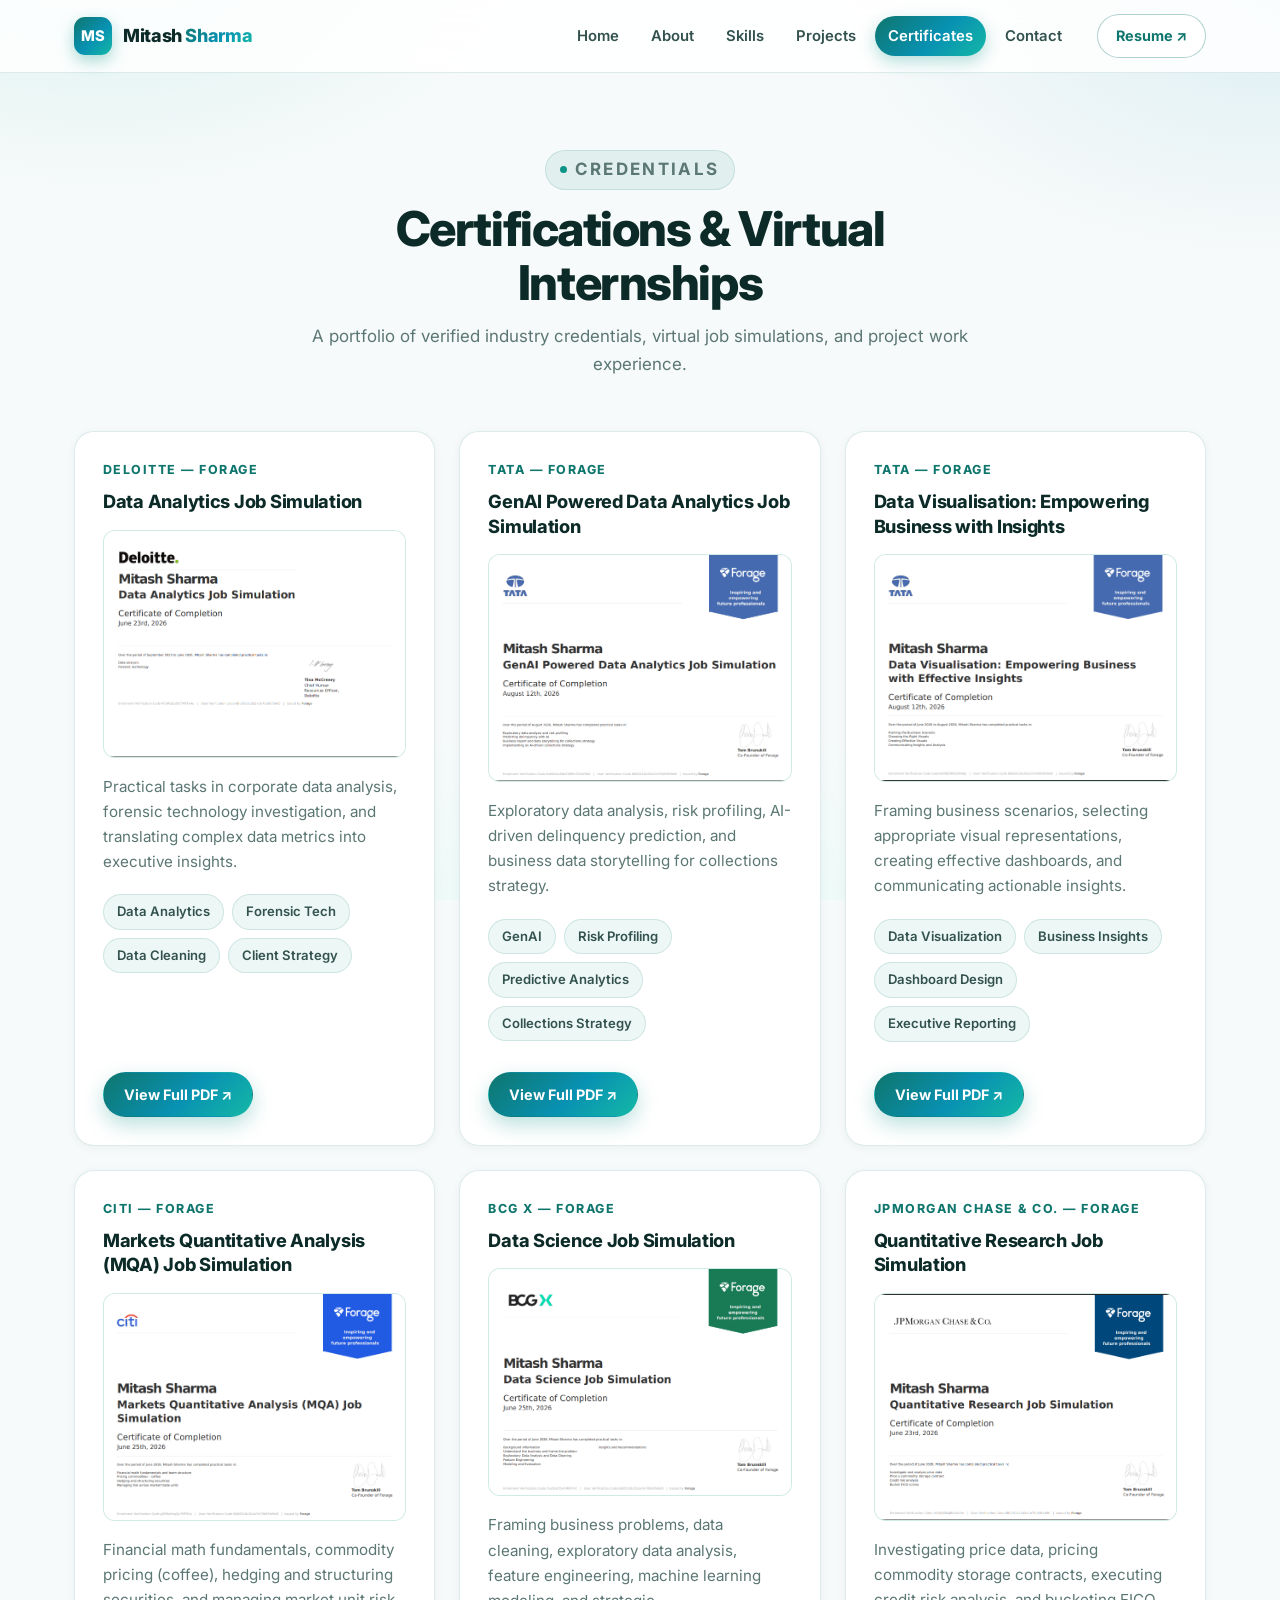
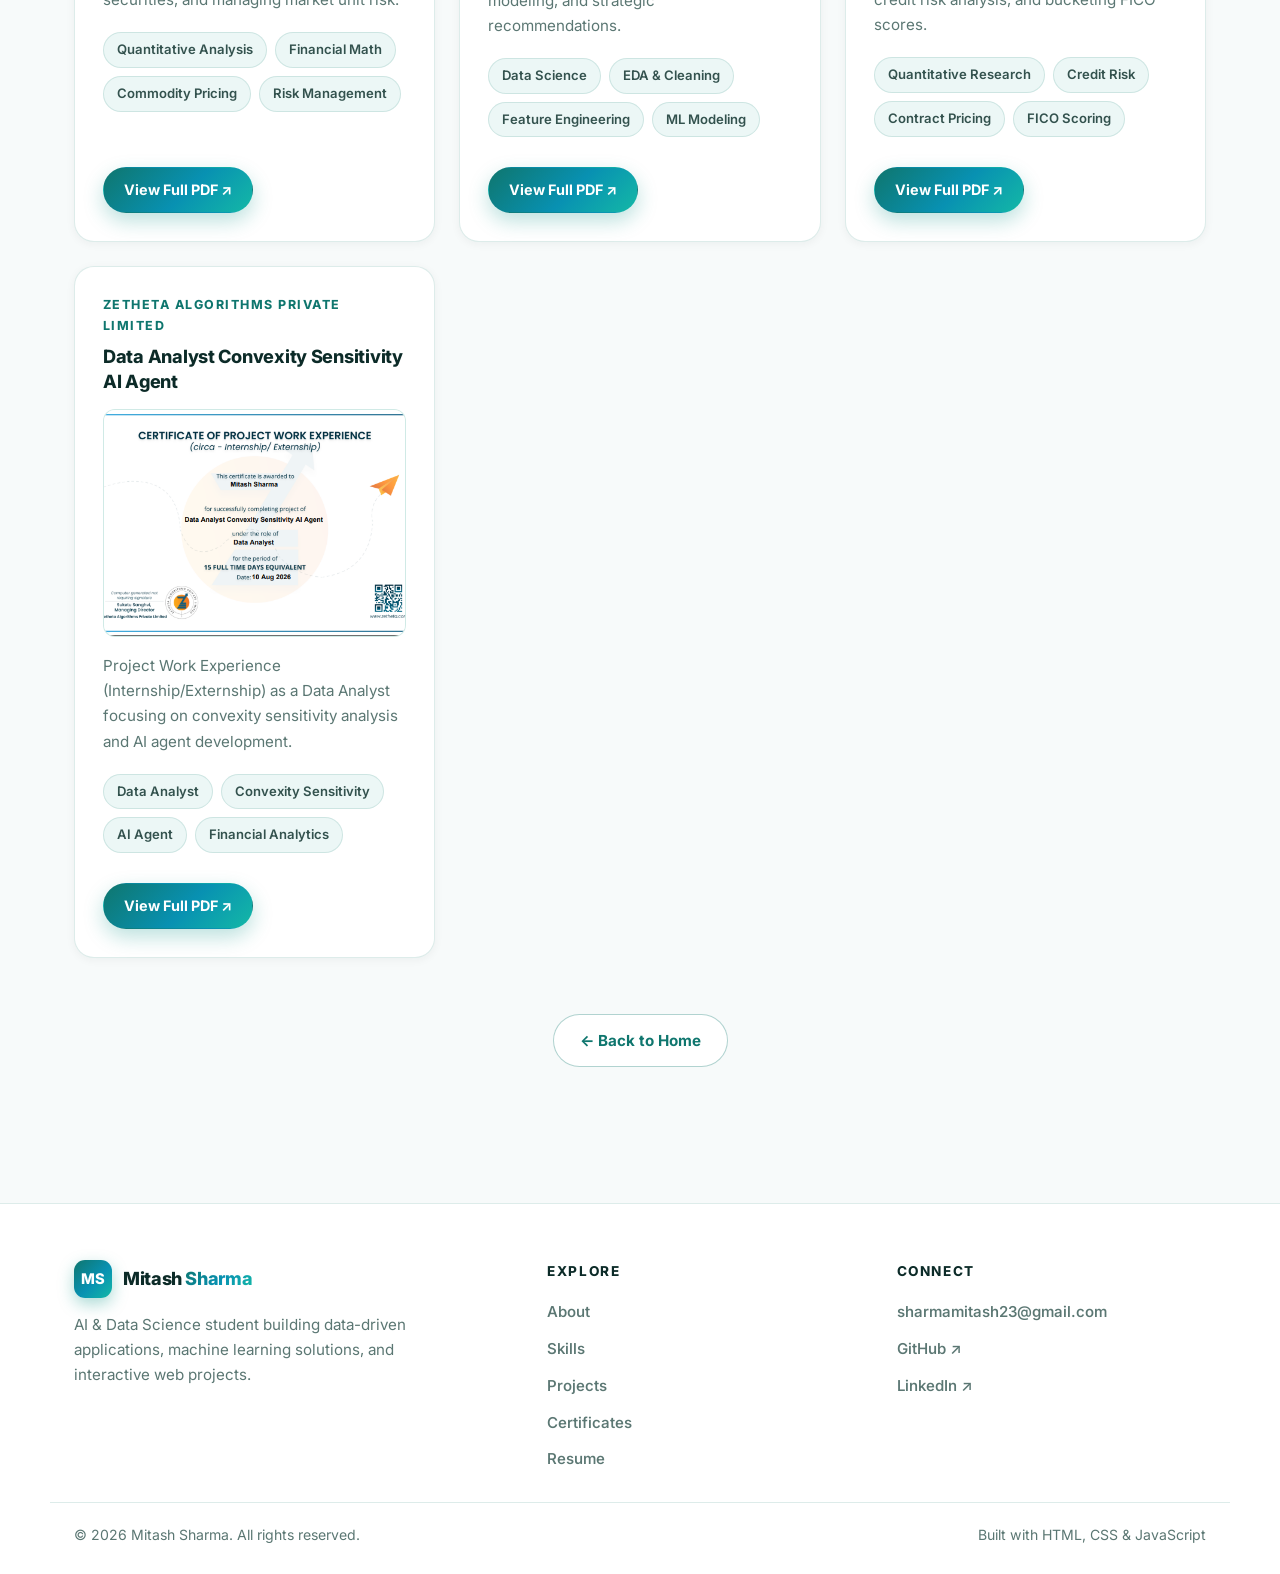
==== commit 789d88d7: "Redesign frontend: light theme only, unified design across all pages - Remove dark theme entirely (t" ====
--- a/certificates.html
+++ b/certificates.html
@@ -3,18 +3,27 @@
 <head>
     <meta charset="UTF-8">
     <meta name="viewport" content="width=device-width, initial-scale=1.0">
-
     <title>Certificates & Virtual Internships | Mitash Sharma</title>
-
+    <meta name="description" content="Certifications and virtual internship job simulations completed by Mitash Sharma — Deloitte, Tata, Citi, BCG X, JPMorgan Chase and Zetheta.">
+    <meta name="color-scheme" content="light">
+    <meta name="theme-color" content="#ffffff">
+    <link rel="icon" href="data:image/svg+xml,%3Csvg xmlns='http://www.w3.org/2000/svg' viewBox='0 0 64 64'%3E%3Cdefs%3E%3ClinearGradient id='g' x1='0' y1='0' x2='1' y2='1'%3E%3Cstop offset='0' stop-color='%230f766e'/%3E%3Cstop offset='1' stop-color='%230891b2'/%3E%3C/linearGradient%3E%3C/defs%3E%3Crect width='64' height='64' rx='14' fill='url(%23g)'/%3E%3Ctext x='32' y='42' font-family='Arial,sans-serif' font-size='26' font-weight='700' fill='white' text-anchor='middle'%3EMS%3C/text%3E%3C/svg%3E">
+    <link rel="preconnect" href="https://fonts.googleapis.com">
+    <link rel="preconnect" href="https://fonts.gstatic.com" crossorigin>
+    <link href="https://fonts.googleapis.com/css2?family=Inter:wght@400;500;600;700;800&display=swap" rel="stylesheet">
     <link rel="stylesheet" href="style.css">
 </head>
-
 <body>
 
-    <!-- Navbar -->
+    <div class="scroll-progress" aria-hidden="true"></div>
+
+    <!-- Header / Navigation (identical on every page) -->
     <header>
         <nav class="navbar">
-            <a href="index.html" class="logo"><b>Certificates</b></a>
+            <a href="index.html" class="logo" aria-label="Mitash Sharma — home">
+                <span class="logo-mark" aria-hidden="true">MS</span>
+                <span class="logo-text">Mitash <em>Sharma</em></span>
+            </a>
 
             <div class="nav-right">
                 <button class="nav-toggle" aria-label="Toggle navigation" aria-expanded="false">
@@ -24,30 +33,25 @@
                 </button>
 
                 <ul class="nav-links">
-                    <li><a href="index.html#home">Home</a></li>
-                    <li><a href="index.html#about">About</a></li>
-                    <li><a href="index.html#skills">Skills</a></li>
-                    <li><a href="projects.html">Projects</a></li>
-                    <li><a href="index.html#contact">Contact</a></li>
-                    <li><a href="assets/CV.pdf" target="_blank" rel="noopener">Resume</a></li>
+                    <li><a href="index.html#home" data-nav="home">Home</a></li>
+                    <li><a href="index.html#about" data-nav="about">About</a></li>
+                    <li><a href="index.html#skills" data-nav="skills">Skills</a></li>
+                    <li><a href="projects.html" data-nav="projects">Projects</a></li>
+                    <li><a href="certificates.html" data-nav="certificates">Certificates</a></li>
+                    <li><a href="index.html#contact" data-nav="contact">Contact</a></li>
                 </ul>
 
-                <!-- Theme Toggle Button -->
-                <button id="theme-toggle" class="theme-toggle-btn" aria-label="Toggle Theme">
-                    <span id="theme-icon">☀️</span>
-                    <span id="theme-text">light</span>
-                </button>
+                <a href="assets/CV.pdf" class="nav-resume" target="_blank" rel="noopener">Resume ↗</a>
             </div>
         </nav>
     </header>
 
-
-    <!-- Main Content -->
     <main>
 
         <section class="projects-page">
 
             <div class="section-heading">
+                <p class="eyebrow">Credentials</p>
                 <h1>Certifications & Virtual Internships</h1>
                 <p>A portfolio of verified industry credentials, virtual job simulations, and project work experience.</p>
             </div>
@@ -63,9 +67,7 @@
                         <h3>Data Analytics Job Simulation</h3>
                         
                         <div class="cert-image-preview">
-                            <a href="assets/certificates/Deloitte.pdf" target="_blank" rel="noopener" title="Click to view PDF">
                                 <img src="assets/certificates/Deloitte.png" alt="Deloitte Data Analytics Certificate Preview">
-                            </a>
                         </div>
 
                         <p>
@@ -94,9 +96,7 @@
                         <h3>GenAI Powered Data Analytics Job Simulation</h3>
                         
                         <div class="cert-image-preview">
-                            <a href="assets/certificates/Tata_genAI.pdf" target="_blank" rel="noopener" title="Click to view PDF">
-                                <img src="assets/certificates/Tata_genAI.png" alt="Tata GenAI Certificate Preview">
-                            </a>
+                            <img src="assets/certificates/Tata_genAI.png" alt="Tata GenAI Certificate Preview">
                         </div>
 
                         <p>
@@ -125,9 +125,7 @@
                         <h3>Data Visualisation: Empowering Business with Insights</h3>
                         
                         <div class="cert-image-preview">
-                            <a href="assets/certificates/Tata_visualization.pdf" target="_blank" rel="noopener" title="Click to view PDF">
-                                <img src="assets/certificates/Tata_visualization.png" alt="Tata Data Visualisation Certificate Preview">
-                            </a>
+                            <img src="assets/certificates/Tata_visualization.png" alt="Tata Data Visualisation Certificate Preview">
                         </div>
 
                         <p>
@@ -156,9 +154,7 @@
                         <h3>Markets Quantitative Analysis (MQA) Job Simulation</h3>
                         
                         <div class="cert-image-preview">
-                            <a href="assets/certificates/citi.pdf" target="_blank" rel="noopener" title="Click to view PDF">
                                 <img src="assets/certificates/citi.png" alt="Citi Quantitative Analysis Certificate Preview">
-                            </a>
                         </div>
 
                         <p>
@@ -187,9 +183,7 @@
                         <h3>Data Science Job Simulation</h3>
                         
                         <div class="cert-image-preview">
-                            <a href="assets/certificates/BCG_X.pdf" target="_blank" rel="noopener" title="Click to view PDF">
                                 <img src="assets/certificates/BCG_X.png" alt="BCG X Data Science Certificate Preview">
-                            </a>
                         </div>
 
                         <p>
@@ -218,9 +212,7 @@
                         <h3>Quantitative Research Job Simulation</h3>
                         
                         <div class="cert-image-preview">
-                            <a href="assets/certificates/jp_morgan.pdf" target="_blank" rel="noopener" title="Click to view PDF">
                                 <img src="assets/certificates/jp_morgan.png" alt="JPMorgan Quantitative Research Certificate Preview">
-                            </a>
                         </div>
 
                         <p>
@@ -249,9 +241,7 @@
                         <h3>Data Analyst Convexity Sensitivity AI Agent</h3>
                         
                         <div class="cert-image-preview">
-                            <a href="assets/certificates/zetheta.pdf" target="_blank" rel="noopener" title="Click to view PDF">
                                 <img src="assets/certificates/zetheta.png" alt="Zetheta Algorithms Certificate Preview">
-                            </a>
                         </div>
 
                         <p>
@@ -287,11 +277,54 @@
 
     </main>
 
+
+    <!-- Footer (identical on every page) -->
     <footer>
-        <p>© 2026 Mitash Sharma.</p>
+        <div class="footer-inner">
+            <div class="footer-brand">
+                <a href="index.html" class="logo" aria-label="Mitash Sharma — home">
+                    <span class="logo-mark" aria-hidden="true">MS</span>
+                    <span class="logo-text">Mitash <em>Sharma</em></span>
+                </a>
+                <p>AI &amp; Data Science student building data-driven applications, machine learning solutions, and interactive web projects.</p>
+            </div>
+
+            <div class="footer-col">
+                <h3>Explore</h3>
+                <ul>
+                    <li><a href="index.html#about">About</a></li>
+                    <li><a href="index.html#skills">Skills</a></li>
+                    <li><a href="projects.html">Projects</a></li>
+                    <li><a href="certificates.html">Certificates</a></li>
+                    <li><a href="assets/CV.pdf" target="_blank" rel="noopener">Resume</a></li>
+                </ul>
+            </div>
+
+            <div class="footer-col">
+                <h3>Connect</h3>
+                <ul>
+                    <li><a href="mailto:sharmamitash23@gmail.com">sharmamitash23@gmail.com</a></li>
+                    <li><a href="https://github.com/mitashsharma" target="_blank" rel="noopener">GitHub ↗</a></li>
+                    <li><a href="https://www.linkedin.com/in/mitash-sharma-9ba83834b/" target="_blank" rel="noopener">LinkedIn ↗</a></li>
+                </ul>
+            </div>
+        </div>
+
+        <div class="footer-bottom">
+            <p>© <span data-year>2026</span> Mitash Sharma. All rights reserved.</p>
+            <p>Built with HTML, CSS &amp; JavaScript</p>
+        </div>
     </footer>
 
+    <!-- Back to top + image lightbox (identical on every page) -->
+    <button class="back-to-top" aria-label="Back to top">↑</button>
+
+    <div class="lightbox" role="dialog" aria-modal="true" aria-label="Image preview">
+        <button class="lightbox-close" aria-label="Close preview">×</button>
+        <img src="" alt="">
+        <p class="lightbox-caption"></p>
+    </div>
+
     <script src="script.js"></script>
-
 </body>
-</html>+</html>
--- a/style.css
+++ b/style.css
@@ -1,1464 +1,1435 @@
-/* =========================
-   RESET & THEME VARIABLES
-========================= */
-
-/* Global reset — removes default browser spacing and 
-   ensures consistent box-sizing across all elements */
+/* ============================================================
+   Mitash Sharma — Portfolio
+   Single shared stylesheet for EVERY page (home, projects,
+   certificates and all project-detail pages).
+   Light theme only. Pure CSS — no frameworks.
+   ============================================================ */
+
+/* ------------------------- Reset ------------------------- */
 * {
     margin: 0;
     padding: 0;
     box-sizing: border-box;
 }
 
+/* ------------------- Design tokens (light) ------------------- */
 :root {
-    /* LIGHT THEME — DEFAULT */
-    --bg-dark: #ecfeff;
-    --text-main: #134e4a;
-    --text-muted: #475f63;
-
-    --card-bg: rgba(204, 251, 241, 0.72);
-
-    --card-gradient: linear-gradient(
-        135deg,
-        #ccfbf1 0%,
-        #99f6e4 100%
-    );
-
-    --border-color: rgba(15, 118, 110, 0.22);
-    --border-hover: rgba(8, 145, 178, 0.55);
-
-    --header-bg: rgba(248, 255, 254, 0.92);
-    --code-bg: #134e4a;
-    --badge-bg: rgba(15, 118, 110, 0.10);
-
-    --primary-gradient: linear-gradient(
-        135deg,
-        #0f766e 0%,
-        #0891b2 50%,
-        #14b8a6 100%
-    );
-
-    --accent-gradient: linear-gradient(
-        135deg,
-        #0f766e 0%,
-        #0891b2 50%,
-        #14b8a6 100%
-    );
-
-    --text-gradient: linear-gradient(
-        135deg,
-        #0e7490 0%,
-        #0f766e 50%,
-        #0d9488 100%
-    );
-
-    --glow-primary: 0 0 25px rgba(15, 118, 110, 0.25);
-    --glow-accent: 0 0 25px rgba(20, 184, 166, 0.28);
-}
-
-
-/* =========================
-   DARK THEME
-   Overrides root variables when "dark-theme" 
-   class is applied to <body>
-========================= */
-
-body.dark-theme {
-    --bg-dark: #071918;
-    --text-main: #e6fffb;
-    --text-muted: #9bb9b6;
-
-    --card-bg: rgba(17, 45, 43, 0.72);
-
-    --card-gradient: linear-gradient(
-        135deg,
-        rgba(20, 67, 64, 0.75) 0%,
-        rgba(10, 35, 34, 0.9) 100%
-    );
-
-    --border-color: rgba(45, 212, 191, 0.22);
-    --border-hover: rgba(45, 212, 191, 0.55);
-
-    --header-bg: rgba(7, 25, 24, 0.88);
-    --code-bg: rgba(5, 25, 24, 0.97);
-    --badge-bg: rgba(20, 184, 166, 0.14);
-
-    --primary-gradient: linear-gradient(
-        135deg,
-        #0f766e 0%,
-        #0891b2 50%,
-        #14b8a6 100%
-    );
-
-    --accent-gradient: linear-gradient(
-        135deg,
-        #14b8a6 0%,
-        #0891b2 50%,
-        #0f766e 100%
-    );
-
-    --text-gradient: linear-gradient(
-        135deg,
-        #5eead4 0%,
-        #22d3ee 50%,
-        #67e8f9 100%
-    );
-
-    --glow-primary: 0 0 25px rgba(20, 184, 166, 0.28);
-    --glow-accent: 0 0 25px rgba(34, 211, 238, 0.25);
-}
-
-
-/* =========================
-   GLOBAL
-========================= */
-
+    color-scheme: light;
+
+    --bg: #f7fafa;
+    --bg-soft: #eef6f5;
+    --surface: #ffffff;
+    --surface-tint: #f0fdfa;
+
+    --ink: #0c2b28;
+    --ink-soft: #33524e;
+    --muted: #5b7773;
+
+    --teal: #0f766e;
+    --teal-bright: #0d9488;
+    --cyan: #0891b2;
+    --mint: #ccfbf1;
+
+    --border: rgba(15, 118, 110, 0.14);
+    --border-strong: rgba(15, 118, 110, 0.32);
+
+    --gradient: linear-gradient(135deg, #0f766e 0%, #0891b2 55%, #14b8a6 100%);
+    --gradient-soft: linear-gradient(135deg, #f0fdfa 0%, #ecfeff 100%);
+
+    --shadow-sm: 0 2px 10px rgba(12, 43, 40, 0.05);
+    --shadow-md: 0 10px 30px rgba(12, 43, 40, 0.08);
+    --shadow-lg: 0 22px 50px rgba(15, 118, 110, 0.16);
+
+    --radius: 20px;
+    --radius-sm: 12px;
+    --max-width: 1180px;
+    --header-h: 72px;
+
+    --font: "Inter", "Segoe UI", Roboto, -apple-system, BlinkMacSystemFont, sans-serif;
+}
+
+/* ------------------------- Base ------------------------- */
 html {
     scroll-behavior: smooth;
 }
 
 body {
-    font-family: "Segoe UI", Roboto, -apple-system, sans-serif;
-    background-color: var(--bg-dark);
-    color: var(--text-main);
-    line-height: 1.6;
+    font-family: var(--font);
+    color: var(--ink);
+    line-height: 1.65;
     overflow-x: hidden;
-
-    /* Smooth transition when switching between light/dark theme */
-    transition:
-        background-color 0.4s ease,
-        color 0.4s ease;
-}
-
-
-/* =========================
-   NAVIGATION
-========================= */
-
+    background-color: var(--bg);
+    background-image:
+        radial-gradient(720px 420px at 8% -6%, rgba(20, 184, 166, 0.13), transparent 60%),
+        radial-gradient(820px 480px at 100% 0%, rgba(8, 145, 178, 0.11), transparent 55%),
+        radial-gradient(640px 520px at 50% 110%, rgba(204, 251, 241, 0.5), transparent 60%);
+    background-attachment: fixed;
+}
+
+img {
+    max-width: 100%;
+    display: block;
+}
+
+a {
+    color: var(--teal);
+}
+
+::selection {
+    background: var(--mint);
+    color: var(--ink);
+}
+
+:focus-visible {
+    outline: 3px solid rgba(13, 148, 136, 0.45);
+    outline-offset: 3px;
+    border-radius: 6px;
+}
+
+section[id],
+main .project-hero {
+    scroll-margin-top: calc(var(--header-h) + 24px);
+}
+
+/* Scroll progress bar (driven by script.js) */
+.scroll-progress {
+    position: fixed;
+    top: 0;
+    left: 0;
+    height: 3px;
+    width: 0;
+    background: var(--gradient);
+    z-index: 1200;
+}
+
+/* ------------------------- Header / Nav ------------------------- */
 header {
     position: fixed;
     top: 0;
+    left: 0;
     width: 100%;
     z-index: 1000;
-
-    background: var(--header-bg);
+    background: rgba(255, 255, 255, 0.85);
     backdrop-filter: blur(16px);
-
-    border-bottom: 1px solid var(--border-color);
-
-    transition: background 0.4s ease;
+    -webkit-backdrop-filter: blur(16px);
+    border-bottom: 1px solid var(--border);
+    transition: box-shadow 0.3s ease;
+}
+
+header.scrolled {
+    box-shadow: 0 8px 30px rgba(12, 43, 40, 0.10);
 }
 
 .navbar {
-    max-width: 1200px;
+    max-width: var(--max-width);
+    height: var(--header-h);
     margin: 0 auto;
-
-    padding: 16px 24px;
-
-    display: flex;
+    padding: 0 24px;
+    display: flex;
+    align-items: center;
     justify-content: space-between;
-    align-items: center;
+    gap: 20px;
 }
 
 .logo {
-    background: var(--text-gradient);
+    display: inline-flex;
+    align-items: center;
+    gap: 11px;
+    text-decoration: none;
+    color: var(--ink);
+    font-size: 1.13rem;
+    font-weight: 800;
+    letter-spacing: -0.02em;
+    white-space: nowrap;
+}
+
+.logo-mark {
+    width: 38px;
+    height: 38px;
+    flex: 0 0 38px;
+    display: grid;
+    place-items: center;
+    border-radius: 11px;
+    background: var(--gradient);
+    color: #fff;
+    font-size: 0.92rem;
+    font-weight: 800;
+    letter-spacing: 0.02em;
+    box-shadow: 0 6px 16px rgba(13, 148, 136, 0.35);
+}
+
+.logo em {
+    font-style: normal;
+    background: var(--gradient);
     -webkit-background-clip: text;
+    background-clip: text;
     -webkit-text-fill-color: transparent;
-
+}
+
+.nav-right {
+    display: flex;
+    align-items: center;
+    gap: 22px;
+}
+
+.nav-links {
+    display: flex;
+    align-items: center;
+    gap: 6px;
+    list-style: none;
+}
+
+.nav-links a {
+    position: relative;
+    display: inline-block;
+    padding: 8px 13px;
+    border-radius: 999px;
+    color: var(--ink-soft);
     text-decoration: none;
-
-    font-size: 1.8rem;
+    font-size: 0.93rem;
+    font-weight: 600;
+    transition: color 0.25s ease, background-color 0.25s ease;
+}
+
+.nav-links a:hover {
+    color: var(--teal);
+    background: rgba(13, 148, 136, 0.08);
+}
+
+.nav-links a.active {
+    color: #fff;
+    background: var(--gradient);
+    box-shadow: 0 6px 16px rgba(13, 148, 136, 0.30);
+}
+
+.nav-resume {
+    display: inline-flex;
+    align-items: center;
+    gap: 7px;
+    padding: 9px 18px;
+    border-radius: 999px;
+    border: 1.5px solid var(--border-strong);
+    background: var(--surface);
+    color: var(--teal);
+    text-decoration: none;
+    font-size: 0.9rem;
+    font-weight: 700;
+    transition: all 0.25s ease;
+}
+
+.nav-resume:hover {
+    background: var(--gradient);
+    border-color: transparent;
+    color: #fff;
+    transform: translateY(-1px);
+    box-shadow: var(--shadow-lg);
+}
+
+/* Hamburger (mobile only) */
+.nav-toggle {
+    display: none;
+    width: 42px;
+    height: 42px;
+    border: 1px solid var(--border);
+    border-radius: 11px;
+    background: var(--surface);
+    cursor: pointer;
+    flex-direction: column;
+    align-items: center;
+    justify-content: center;
+    gap: 5px;
+}
+
+.nav-toggle span {
+    width: 19px;
+    height: 2px;
+    border-radius: 2px;
+    background: var(--ink);
+    transition: transform 0.3s ease, opacity 0.3s ease;
+}
+
+.nav-toggle.active span:nth-child(1) { transform: translateY(7px) rotate(45deg); }
+.nav-toggle.active span:nth-child(2) { opacity: 0; }
+.nav-toggle.active span:nth-child(3) { transform: translateY(-7px) rotate(-45deg); }
+
+/* ------------------------- Layout ------------------------- */
+main {
+    padding-top: var(--header-h);
+}
+
+.section {
+    max-width: var(--max-width);
+    margin: 0 auto;
+    padding: 88px 24px;
+}
+
+.eyebrow {
+    display: inline-flex;
+    align-items: center;
+    gap: 8px;
+    margin-bottom: 12px;
+    padding: 5px 14px;
+    border-radius: 999px;
+    background: rgba(13, 148, 136, 0.09);
+    border: 1px solid var(--border);
+    color: var(--teal);
+    font-size: 0.78rem;
+    font-weight: 700;
+    letter-spacing: 0.14em;
+    text-transform: uppercase;
+}
+
+.eyebrow::before {
+    content: "";
+    width: 7px;
+    height: 7px;
+    border-radius: 50%;
+    background: var(--teal-bright);
+}
+
+.section-title {
+    font-size: clamp(1.9rem, 4vw, 2.6rem);
     font-weight: 800;
-}
-
-.nav-right {
-    display: flex;
-    align-items: center;
-    gap: 20px;
-}
-
-.nav-links {
-    display: flex;
-    list-style: none;
-    gap: 24px;
-    align-items: center;
-}
-
-.nav-links a {
-    color: var(--text-muted);
-    text-decoration: none;
-
-    font-size: 0.95rem;
-    font-weight: 600;
-
-    transition:
-        color 0.3s ease,
-        transform 0.3s ease;
-}
-
-.nav-links a:hover {
-    color: #0d9488;
-    transform: translateY(-1px);
-}
-
-
-/* =========================
-   THEME TOGGLE
-========================= */
-
-.theme-toggle-btn {
-    background: var(--card-bg);
-
-    border: 1px solid var(--border-color);
-
-    color: var(--text-main);
-
-    padding: 7px 14px;
-
-    border-radius: 20px;
-
-    cursor: pointer;
-
-    font-size: 0.85rem;
-    font-weight: 600;
-
-    display: flex;
-    align-items: center;
-    gap: 6px;
-
-    transition:
-        background-color 0.3s ease,
-        border-color 0.3s ease,
-        transform 0.2s ease;
-}
-
-.theme-toggle-btn:hover {
-    border-color: var(--border-hover);
-    transform: scale(1.05);
-}
-
-
-/* =========================
-   MOBILE NAVIGATION
-========================= */
-
-.nav-toggle {
-    display: none; /* Hidden by default, shown only on small screens */
-
-    background: transparent;
-    border: none;
-
-    cursor: pointer;
-
-    flex-direction: column;
-    gap: 5px;
-}
-
-.nav-toggle span {
-    width: 25px;
-    height: 3px;
-
-    background-color: var(--text-main);
-
-    border-radius: 2px;
-}
-
-
-/* =========================
-   HERO SECTION
-========================= */
-
-.hero {
-    min-height: 100vh;
-
-    max-width: 1200px;
-    margin: 0 auto;
-
-    display: flex;
-    align-items: center;
-    justify-content: space-between;
-
-    gap: 40px;
-
-    padding: 120px 24px 60px;
-}
-
-.hero-content {
-    flex: 1;
-
-    display: flex;
-    flex-direction: column;
-
-    align-items: flex-start;
-    text-align: left;
-}
-
-.intro {
-    background: var(--primary-gradient);
-
-    -webkit-background-clip: text;
-    -webkit-text-fill-color: transparent;
-
-    font-size: 1.1rem;
-    font-weight: 700;
-
-    margin-bottom: 8px;
-
-    text-transform: uppercase;
-}
-
-.hero h1 {
-    font-size: 3.5rem;
-
-    font-weight: 900;
-
+    letter-spacing: -0.03em;
     line-height: 1.15;
-
-    margin-bottom: 12px;
-
-    background: var(--text-gradient);
-
-    -webkit-background-clip: text;
-    -webkit-text-fill-color: transparent;
-}
-
-.hero h2 {
-    color: var(--text-muted);
-
-    font-size: 1.5rem;
-    font-weight: 600;
-
-    margin-bottom: 20px;
-}
-
-.hero-description {
-    color: var(--text-muted);
-
-    font-size: 1.05rem;
-
-    margin-bottom: 30px;
-
-    max-width: 540px;
-}
-
-
-/* =========================
-   HERO BUTTONS
-========================= */
-
-.hero-buttons {
-    display: flex;
-
-    gap: 16px;
-
-    margin-bottom: 30px;
-
-    flex-wrap: wrap;
-}
-
+    margin-bottom: 14px;
+}
+
+.section-title::after {
+    content: "";
+    display: block;
+    width: 64px;
+    height: 5px;
+    margin-top: 16px;
+    border-radius: 999px;
+    background: var(--gradient);
+}
+
+.section-heading {
+    text-align: center;
+    max-width: 720px;
+    margin: 0 auto 52px;
+}
+
+.section-heading h1 {
+    font-size: clamp(2.1rem, 5vw, 3rem);
+    font-weight: 800;
+    letter-spacing: -0.03em;
+    line-height: 1.12;
+}
+
+.section-heading p {
+    margin-top: 14px;
+    color: var(--muted);
+    font-size: 1.06rem;
+}
+
+.section-heading .section-title::after {
+    margin-left: auto;
+    margin-right: auto;
+}
+
+/* ------------------------- Buttons ------------------------- */
 .btn {
     display: inline-flex;
-
     align-items: center;
     justify-content: center;
-
-    padding: 12px 24px;
-
-    border-radius: 10px;
-
+    gap: 8px;
+    padding: 13px 26px;
+    border-radius: 999px;
+    border: 1.5px solid transparent;
+    font-size: 0.95rem;
+    font-weight: 700;
     text-decoration: none;
-
+    cursor: pointer;
+    transition: transform 0.25s ease, box-shadow 0.25s ease, background-color 0.25s ease, color 0.25s ease, border-color 0.25s ease;
+}
+
+.primary-btn {
+    background: var(--gradient);
+    color: #fff;
+    box-shadow: 0 10px 24px rgba(13, 148, 136, 0.32);
+}
+
+.primary-btn:hover {
+    transform: translateY(-2px);
+    box-shadow: 0 16px 34px rgba(13, 148, 136, 0.40);
+}
+
+.secondary-btn {
+    background: var(--surface);
+    border-color: var(--border-strong);
+    color: var(--teal);
+}
+
+.secondary-btn:hover {
+    background: var(--surface-tint);
+    transform: translateY(-2px);
+    box-shadow: var(--shadow-md);
+}
+
+.project-buttons {
+    display: flex;
+    flex-wrap: wrap;
+    gap: 12px;
+    margin-top: 22px;
+}
+
+.project-btn {
+    display: inline-flex;
+    align-items: center;
+    gap: 8px;
+    padding: 10px 20px;
+    border-radius: 999px;
+    border: 1.5px solid var(--border-strong);
+    background: var(--surface);
+    color: var(--ink);
+    font-size: 0.9rem;
     font-weight: 700;
+    text-decoration: none;
+    transition: all 0.25s ease;
+}
+
+.project-btn.github::before {
+    content: "";
+    width: 8px;
+    height: 8px;
+    border-radius: 50%;
+    background: var(--ink);
+    transition: background-color 0.25s ease;
+}
+
+.project-btn:hover {
+    background: var(--ink);
+    border-color: var(--ink);
+    color: #fff;
+    transform: translateY(-2px);
+    box-shadow: var(--shadow-md);
+}
+
+.project-btn.github:hover::before { background: #5eead4; }
+
+.project-btn.demo:hover {
+    background: var(--gradient);
+    border-color: transparent;
+}
+
+.view-details-btn {
+    display: inline-flex;
+    align-items: center;
+    gap: 8px;
+    padding: 10px 20px;
+    border-radius: 999px;
+    background: var(--gradient);
+    color: #fff;
+    font-size: 0.9rem;
+    font-weight: 700;
+    text-decoration: none;
+    box-shadow: 0 8px 20px rgba(13, 148, 136, 0.28);
+    transition: transform 0.25s ease, box-shadow 0.25s ease;
+}
+
+.view-details-btn:hover {
+    transform: translateY(-2px);
+    box-shadow: 0 14px 28px rgba(13, 148, 136, 0.38);
+}
+
+.back-button {
+    display: flex;
+    justify-content: center;
+    margin-top: 56px;
+}
+
+/* ------------------------- Tags / chips ------------------------- */
+.project-tech,
+.project-tags {
+    display: flex;
+    flex-wrap: wrap;
+    gap: 8px;
+    margin-top: 18px;
+}
+
+.project-tech span,
+.project-tags span,
+.skill-list span {
+    padding: 6px 13px;
+    border-radius: 999px;
+    background: rgba(13, 148, 136, 0.08);
+    border: 1px solid var(--border);
+    color: var(--ink-soft);
+    font-size: 0.82rem;
+    font-weight: 600;
+    transition: all 0.22s ease;
+}
+
+.project-tech span:hover,
+.project-tags span:hover,
+.skill-list span:hover {
+    background: var(--gradient);
+    border-color: transparent;
+    color: #fff;
+    transform: translateY(-2px);
+}
+
+/* ------------------------- Hero (home) ------------------------- */
+.hero {
+    position: relative;
+    max-width: var(--max-width);
+    margin: 0 auto;
+    padding: 84px 24px 96px;
+    display: grid;
+    grid-template-columns: 1.15fr 0.85fr;
+    align-items: center;
+    gap: 56px;
+}
+
+.hero::before {
+    content: "";
+    position: absolute;
+    inset: 24px 0 auto auto;
+    width: 420px;
+    height: 420px;
+    background-image: radial-gradient(rgba(15, 118, 110, 0.16) 1.6px, transparent 1.6px);
+    background-size: 22px 22px;
+    -webkit-mask-image: radial-gradient(circle, #000 30%, transparent 75%);
+    mask-image: radial-gradient(circle, #000 30%, transparent 75%);
+    pointer-events: none;
+}
+
+.hero .intro {
+    color: var(--teal);
+    font-size: 1.02rem;
+    font-weight: 700;
+    letter-spacing: 0.04em;
+    margin-bottom: 10px;
+}
+
+.hero h1 {
+    font-size: clamp(2.7rem, 6.5vw, 4.3rem);
+    font-weight: 800;
+    letter-spacing: -0.04em;
+    line-height: 1.04;
+    background: linear-gradient(120deg, var(--ink) 20%, var(--teal) 70%, var(--cyan) 100%);
+    -webkit-background-clip: text;
+    background-clip: text;
+    -webkit-text-fill-color: transparent;
+}
+
+.hero h2 {
+    margin-top: 14px;
+    font-size: clamp(1.25rem, 2.6vw, 1.7rem);
+    font-weight: 700;
+    color: var(--ink-soft);
+    letter-spacing: -0.01em;
+}
+
+.hero-description {
+    margin-top: 18px;
+    max-width: 540px;
+    color: var(--muted);
+    font-size: 1.08rem;
+}
+
+.hero-buttons {
+    display: flex;
+    flex-wrap: wrap;
+    gap: 14px;
+    margin-top: 34px;
+}
+
+.social-links {
+    display: flex;
+    align-items: center;
+    gap: 12px;
+    margin-top: 34px;
+}
+
+.social-links a {
+    padding: 9px 20px;
+    border-radius: 999px;
+    border: 1.5px solid var(--border-strong);
+    background: var(--surface);
+    color: var(--ink-soft);
+    font-size: 0.9rem;
+    font-weight: 700;
+    text-decoration: none;
+    transition: all 0.25s ease;
+}
+
+.social-links a:hover {
+    background: var(--gradient);
+    border-color: transparent;
+    color: #fff;
+    transform: translateY(-2px);
+    box-shadow: var(--shadow-md);
+}
+
+.hero-stats {
+    display: flex;
+    flex-wrap: wrap;
+    gap: 14px;
+    margin-top: 40px;
+}
+
+.hero-stat {
+    min-width: 118px;
+    padding: 16px 20px;
+    border-radius: var(--radius-sm);
+    background: var(--surface);
+    border: 1px solid var(--border);
+    box-shadow: var(--shadow-sm);
+}
+
+.hero-stat strong {
+    display: block;
+    font-size: 1.45rem;
+    font-weight: 800;
+    letter-spacing: -0.02em;
+    background: var(--gradient);
+    -webkit-background-clip: text;
+    background-clip: text;
+    -webkit-text-fill-color: transparent;
+}
+
+.hero-stat span {
+    font-size: 0.82rem;
+    font-weight: 600;
+    color: var(--muted);
+}
+
+.hero-card {
+    position: relative;
+    z-index: 1;
+    display: flex;
+    justify-content: center;
+}
+
+.profile-frame {
+    position: relative;
+    padding: 12px;
+    border-radius: 32px;
+    background: var(--surface);
+    border: 1px solid var(--border);
+    box-shadow: var(--shadow-lg);
+    transform: rotate(2deg);
+    transition: transform 0.4s ease;
+}
+
+.profile-frame:hover { transform: rotate(0deg) scale(1.015); }
+
+.profile-frame::before {
+    content: "";
+    position: absolute;
+    inset: -18px auto auto -18px;
+    width: 110px;
+    height: 110px;
+    border-radius: 28px;
+    background: var(--gradient);
+    opacity: 0.18;
+    z-index: -1;
+}
+
+.profile-img {
+    width: min(360px, 78vw);
+    aspect-ratio: 4 / 4.6;
+    object-fit: cover;
+    border-radius: 24px;
+}
+
+.profile-badge {
+    position: absolute;
+    left: 50%;
+    bottom: -20px;
+    transform: translateX(-50%);
+    white-space: nowrap;
+    padding: 10px 20px;
+    border-radius: 999px;
+    background: var(--gradient);
+    color: #fff;
+    font-size: 0.86rem;
+    font-weight: 700;
+    box-shadow: 0 12px 26px rgba(13, 148, 136, 0.38);
+}
+
+/* ------------------------- About ------------------------- */
+.about-content {
+    max-width: 820px;
+}
+
+.about-content p {
+    color: var(--muted);
+    font-size: 1.03rem;
+    margin-bottom: 16px;
+}
+
+.about-content .about-intro {
+    color: var(--ink-soft);
+    font-size: 1.16rem;
+    font-weight: 600;
+}
+
+.about-highlights {
+    display: grid;
+    grid-template-columns: repeat(auto-fit, minmax(260px, 1fr));
+    gap: 22px;
+    margin-top: 42px;
+}
+
+.about-card {
+    padding: 30px 28px;
+    border-radius: var(--radius);
+    background: var(--surface);
+    border: 1px solid var(--border);
+    box-shadow: var(--shadow-sm);
+    transition: transform 0.3s ease, box-shadow 0.3s ease, border-color 0.3s ease;
+}
+
+.about-card:hover {
+    transform: translateY(-6px);
+    border-color: var(--border-strong);
+    box-shadow: var(--shadow-lg);
+}
+
+.about-card h3 {
+    font-size: 1.12rem;
+    font-weight: 750;
+    letter-spacing: -0.01em;
+    margin-bottom: 10px;
+}
+
+.about-card h3::before {
+    content: "";
+    display: block;
+    width: 38px;
+    height: 5px;
+    border-radius: 999px;
+    background: var(--gradient);
+    margin-bottom: 16px;
+}
+
+.about-card p {
+    color: var(--muted);
+    font-size: 0.96rem;
+}
+
+/* ------------------------- Skills ------------------------- */
+.skills-container {
+    display: grid;
+    grid-template-columns: repeat(auto-fit, minmax(248px, 1fr));
+    gap: 22px;
+}
+
+.skill-category {
+    padding: 28px 26px;
+    border-radius: var(--radius);
+    background: var(--surface);
+    border: 1px solid var(--border);
+    box-shadow: var(--shadow-sm);
+    transition: transform 0.3s ease, box-shadow 0.3s ease, border-color 0.3s ease;
+}
+
+.skill-category:hover {
+    transform: translateY(-6px);
+    border-color: var(--border-strong);
+    box-shadow: var(--shadow-lg);
+}
+
+.skill-category h3 {
+    font-size: 1.05rem;
+    font-weight: 750;
+    margin-bottom: 18px;
+    padding-bottom: 14px;
+    border-bottom: 1px dashed var(--border-strong);
+}
+
+.skill-list {
+    display: flex;
+    flex-wrap: wrap;
+    gap: 8px;
+}
+
+/* ------------------- Experience summary card ------------------- */
+.internship-summary-card {
+    padding: 40px;
+    border-radius: 26px;
+    background: var(--gradient-soft);
+    border: 1px solid var(--border);
+    box-shadow: var(--shadow-md);
+}
+
+.internship-summary-card h3 {
+    font-size: 1.4rem;
+    font-weight: 800;
+    letter-spacing: -0.02em;
+    margin-bottom: 14px;
+}
+
+.internship-summary-card p {
+    color: var(--ink-soft);
+    max-width: 900px;
+}
+
+/* ------------------------- Project cards ------------------------- */
+.projects-container,
+.projects-grid {
+    display: grid;
+    grid-template-columns: repeat(auto-fill, minmax(320px, 1fr));
+    gap: 24px;
+}
+
+.project-card {
+    position: relative;
+    display: flex;
+    flex-direction: column;
+    padding: 32px 30px;
+    border-radius: var(--radius);
+    background: var(--surface);
+    border: 1px solid var(--border);
+    box-shadow: var(--shadow-sm);
+    overflow: hidden;
+    transition: transform 0.3s ease, box-shadow 0.3s ease, border-color 0.3s ease;
+}
+
+.project-card::before {
+    content: "";
+    position: absolute;
+    top: 0;
+    left: 0;
+    right: 0;
+    height: 5px;
+    background: var(--gradient);
+    transform: scaleX(0);
+    transform-origin: left;
+    transition: transform 0.35s ease;
+}
+
+.project-card:hover {
+    transform: translateY(-8px);
+    border-color: var(--border-strong);
+    box-shadow: var(--shadow-lg);
+}
+
+.project-card:hover::before { transform: scaleX(1); }
+
+.project-number {
+    position: absolute;
+    top: 18px;
+    right: 24px;
+    font-size: 2.4rem;
+    font-weight: 800;
+    letter-spacing: -0.03em;
+    color: rgba(15, 118, 110, 0.10);
+    line-height: 1;
+}
+
+.project-card h2,
+.project-card h3 {
+    font-size: 1.28rem;
+    font-weight: 780;
+    letter-spacing: -0.02em;
+    margin-bottom: 12px;
+    padding-right: 52px;
+}
+
+.project-card p {
+    color: var(--muted);
+    font-size: 0.97rem;
+    flex: 1;
+}
+
+.project-card .project-buttons { margin-top: auto; padding-top: 24px; }
+
+/* ------------------- Projects & certificates pages ------------------- */
+.projects-page {
+    max-width: var(--max-width);
+    margin: 0 auto;
+    padding: 64px 24px 96px;
+}
+
+.certificates-grid {
+    display: grid;
+    grid-template-columns: repeat(auto-fill, minmax(330px, 1fr));
+    gap: 24px;
+}
+
+.cert-card {
+    display: flex;
+    flex-direction: column;
+    justify-content: space-between;
+    gap: 8px;
+    padding: 28px;
+    border-radius: var(--radius);
+    background: var(--surface);
+    border: 1px solid var(--border);
+    box-shadow: var(--shadow-sm);
+    transition: transform 0.3s ease, box-shadow 0.3s ease, border-color 0.3s ease;
+}
+
+.cert-card:hover {
+    transform: translateY(-8px);
+    border-color: var(--border-strong);
+    box-shadow: var(--shadow-lg);
+}
+
+.cert-issuer {
+    font-size: 0.78rem;
+    font-weight: 750;
+    letter-spacing: 0.12em;
+    text-transform: uppercase;
+    color: var(--teal);
+    margin-bottom: 8px;
+}
+
+.cert-card h3 {
+    font-size: 1.14rem;
+    font-weight: 760;
+    letter-spacing: -0.015em;
+    line-height: 1.35;
+    margin-bottom: 16px;
+}
+
+.cert-image-preview {
+    border-radius: var(--radius-sm);
+    overflow: hidden;
+    border: 1px solid var(--border);
+    background: var(--surface-tint);
+    margin-bottom: 16px;
+    cursor: zoom-in;
+}
+
+.cert-image-preview img {
+    width: 100%;
+    aspect-ratio: 4 / 3;
+    object-fit: cover;
+    object-position: top;
+    transition: transform 0.45s ease;
+}
+
+.cert-card:hover .cert-image-preview img { transform: scale(1.05); }
+
+.cert-card p {
+    color: var(--muted);
     font-size: 0.95rem;
-
-    transition: all 0.3s ease;
-}
-
-.primary-btn {
-    background: var(--primary-gradient);
-
-    color: #ffffff;
-
-    box-shadow: var(--glow-primary);
-}
-
-.primary-btn:hover {
-    transform: translateY(-3px);
-
-    box-shadow: var(--glow-primary);
-}
-
-.secondary-btn {
-    background: transparent;
-
-    color: var(--text-main);
-
-    border: 1px solid var(--border-color);
-}
-
-.secondary-btn:hover {
-    border-color: var(--border-hover);
-
-    transform: translateY(-3px);
-}
-
-
-/* =========================
-   SOCIAL LINKS
-========================= */
-
-.social-links {
-    display: flex;
-    gap: 14px;
-}
-
-.social-links a {
-    padding: 8px 18px;
-
-    border-radius: 8px;
-
-    background: var(--card-bg);
-
-    border: 1px solid var(--border-color);
-
-    color: var(--text-main);
-
-    text-decoration: none;
-
+}
+
+/* ------------------- Project detail pages ------------------- */
+.project-details {
+    max-width: 920px;
+    margin: 0 auto;
+    padding: 48px 24px 96px;
+}
+
+.breadcrumb {
+    display: flex;
+    flex-wrap: wrap;
+    align-items: center;
+    gap: 8px;
+    margin-bottom: 26px;
     font-size: 0.9rem;
     font-weight: 600;
-
-    transition: all 0.3s ease;
-}
-
-.social-links a:hover {
-    border-color: var(--border-hover);
-
-    transform: translateY(-2px);
-}
-
-
-/* =========================
-   HERO CODE CARD
-========================= */
-
-.hero-card {
-    flex: 1;
-
-    display: flex;
-
-    justify-content: flex-end;
-}
-
-.code-window {
+    color: var(--muted);
+}
+
+.breadcrumb a {
+    color: var(--teal);
+    text-decoration: none;
+}
+
+.breadcrumb a:hover { text-decoration: underline; }
+
+.project-hero {
+    text-align: center;
+    padding: 52px 40px;
+    border-radius: 26px;
+    background: var(--gradient-soft);
+    border: 1px solid var(--border);
+    box-shadow: var(--shadow-md);
+    margin-bottom: 36px;
+}
+
+.project-hero h1 {
+    font-size: clamp(2rem, 5vw, 3rem);
+    font-weight: 800;
+    letter-spacing: -0.03em;
+    line-height: 1.12;
+    background: linear-gradient(120deg, var(--ink) 15%, var(--teal) 70%, var(--cyan) 100%);
+    -webkit-background-clip: text;
+    background-clip: text;
+    -webkit-text-fill-color: transparent;
+}
+
+.project-intro {
+    margin: 16px auto 0;
+    max-width: 640px;
+    color: var(--ink-soft);
+    font-size: 1.08rem;
+}
+
+.project-section {
+    padding: 36px 38px;
+    border-radius: var(--radius);
+    background: var(--surface);
+    border: 1px solid var(--border);
+    box-shadow: var(--shadow-sm);
+    margin-bottom: 24px;
+    transition: box-shadow 0.3s ease, border-color 0.3s ease;
+}
+
+.project-section:hover {
+    border-color: var(--border-strong);
+    box-shadow: var(--shadow-md);
+}
+
+.project-section h2 {
+    font-size: 1.42rem;
+    font-weight: 780;
+    letter-spacing: -0.02em;
+    margin-bottom: 16px;
+    display: flex;
+    align-items: center;
+    gap: 12px;
+}
+
+.project-section h2::before {
+    content: "";
+    width: 6px;
+    height: 24px;
+    border-radius: 999px;
+    background: var(--gradient);
+    flex: 0 0 6px;
+}
+
+.project-section p {
+    color: var(--muted);
+    margin-bottom: 14px;
+}
+
+.project-section p:last-child { margin-bottom: 0; }
+
+.project-list {
+    list-style: none;
+    display: grid;
+    grid-template-columns: repeat(auto-fit, minmax(240px, 1fr));
+    gap: 10px 22px;
+}
+
+.project-list li {
+    position: relative;
+    padding-left: 28px;
+    color: var(--ink-soft);
+    font-weight: 550;
+}
+
+.project-list li::before {
+    content: "✓";
+    position: absolute;
+    left: 0;
+    top: 1px;
+    width: 19px;
+    height: 19px;
+    display: grid;
+    place-items: center;
+    border-radius: 50%;
+    background: rgba(13, 148, 136, 0.12);
+    color: var(--teal);
+    font-size: 0.7rem;
+    font-weight: 800;
+}
+
+/* Workflow pill chain */
+.workflow {
+    display: flex;
+    flex-wrap: wrap;
+    align-items: center;
+    gap: 10px;
+}
+
+.workflow div {
+    padding: 10px 18px;
+    border-radius: 999px;
+    background: var(--gradient-soft);
+    border: 1.5px solid var(--border-strong);
+    color: var(--ink);
+    font-size: 0.9rem;
+    font-weight: 700;
+}
+
+.workflow span {
+    color: var(--teal-bright);
+    font-weight: 800;
+}
+
+/* Screenshot gallery */
+.project-images {
+    display: grid;
+    grid-template-columns: repeat(auto-fit, minmax(300px, 1fr));
+    gap: 18px;
+    margin-top: 20px;
+}
+
+.project-images img {
     width: 100%;
-    max-width: 450px;
-
-    background: var(--code-bg);
-
-    border: 1px solid var(--border-color);
-
-    border-radius: 16px;
-
-    overflow: hidden;
-
-    box-shadow:
-        0 20px 40px rgba(0, 0, 0, 0.22),
-        var(--glow-primary);
-}
-
-.window-header {
-    display: flex;
-
-    gap: 8px;
-
-    padding: 14px 18px;
-
-    background: rgba(20, 67, 64, 0.5);
-
-    border-bottom: 1px solid var(--border-color);
-}
-
-.window-header span {
-    width: 12px;
-    height: 12px;
-
-    border-radius: 50%;
-}
-
-/* Traffic-light style window dots (red/yellow/green) */
-.window-header span:nth-child(1) {
-    background: #ff5f56;
-}
-
-.window-header span:nth-child(2) {
-    background: #ffbd2e;
-}
-
-.window-header span:nth-child(3) {
-    background: #27c93f;
-}
-
-.code-content {
-    padding: 24px;
-
-    font-family: "Fira Code", monospace, sans-serif;
-
-    font-size: 0.9rem;
-
-    line-height: 1.8;
-}
-
-.code-purple {
-    color: #5eead4;
-    font-weight: bold;
-}
-
-.code-green {
-    color: #34d399;
-}
-
-.code-comment {
-    color: #7aa09c;
-
-    margin-top: 12px;
-
-    font-style: italic;
-}
-
-
-/* =========================
-   SECTIONS
-   Generic wrapper used by About / Skills / Projects / 
-   Contact — handles fade-in scroll animation
-========================= */
-
-.section {
-    max-width: 1200px;
-
-    margin: 0 auto;
-
-    padding: 90px 24px;
-
-    opacity: 0;
-
-    transform: translateY(30px);
-
-    transition:
-        opacity 0.7s ease,
-        transform 0.7s ease;
-}
-
-/* "show" class is toggled via JS (e.g. IntersectionObserver) */
-.section.show {
-    opacity: 1;
-
-    transform: translateY(0);
-}
-
-.section-title {
-    font-size: 2.3rem;
-
-    font-weight: 800;
-
-    text-align: center;
-
-    margin: 0 auto 30px;
-
-    background: var(--text-gradient);
-
-    -webkit-background-clip: text;
-    -webkit-text-fill-color: transparent;
-
-    display: table;
-
-    position: relative;
-}
-
-/* Decorative underline below each section title */
-.section-title::after {
-    content: "";
-
+    border-radius: var(--radius-sm);
+    border: 1px solid var(--border);
+    box-shadow: var(--shadow-sm);
+    cursor: zoom-in;
+    transition: transform 0.35s ease, box-shadow 0.35s ease;
+}
+
+.project-images img:hover {
+    transform: translateY(-4px) scale(1.01);
+    box-shadow: var(--shadow-lg);
+}
+
+.project-actions {
+    display: flex;
+    flex-wrap: wrap;
+    justify-content: center;
+    gap: 14px;
+    margin-top: 40px;
+}
+
+/* Prev / next project navigation (detail pages) */
+.project-pager {
+    display: grid;
+    grid-template-columns: 1fr 1fr;
+    gap: 16px;
+    margin-top: 28px;
+}
+
+.project-pager a {
+    padding: 20px 24px;
+    border-radius: var(--radius);
+    background: var(--surface);
+    border: 1px solid var(--border);
+    box-shadow: var(--shadow-sm);
+    text-decoration: none;
+    transition: transform 0.3s ease, box-shadow 0.3s ease, border-color 0.3s ease;
+}
+
+.project-pager a:hover {
+    transform: translateY(-4px);
+    border-color: var(--border-strong);
+    box-shadow: var(--shadow-lg);
+}
+
+.project-pager .pager-label {
     display: block;
-
-    width: 60px;
-    height: 4px;
-
-    background: var(--primary-gradient);
-
-    margin: 10px auto 0;
-
-    border-radius: 4px;
-}
-
-
-/* =========================
-   ABOUT
-========================= */
-
-.about-content {
-    max-width: 750px;
-
-    margin: 0 auto 50px;
-
-    text-align: center;
-
-    color: var(--text-muted);
-
+    font-size: 0.78rem;
+    font-weight: 750;
+    letter-spacing: 0.12em;
+    text-transform: uppercase;
+    color: var(--teal);
+    margin-bottom: 6px;
+}
+
+.project-pager .pager-title {
     font-size: 1.05rem;
-}
-
-.about-highlights {
-    display: grid;
-
-    grid-template-columns: repeat(
-        auto-fit,
-        minmax(280px, 1fr)
-    );
-
-    gap: 25px;
-}
-
-.about-card {
-    background: var(--card-gradient);
-
-    border: 1px solid var(--border-color);
-
-    border-radius: 16px;
-
-    padding: 28px;
-
-    text-align: center;
-
-    transition: all 0.3s ease;
-}
-
-.about-card:hover {
-    border-color: var(--border-hover);
-
-    transform: translateY(-5px);
-}
-
-.about-icon {
-    font-size: 2.2rem;
-
-    margin-bottom: 14px;
-}
-
-.about-card h3 {
-    background: var(--text-gradient);
-
-    -webkit-background-clip: text;
-    -webkit-text-fill-color: transparent;
-
-    font-size: 1.3rem;
-
-    margin-bottom: 10px;
-}
-
-.about-card p {
-    color: var(--text-muted);
-
-    font-size: 0.95rem;
-}
-
-
-/* =========================
-   SKILLS
-========================= */
-
-.skills-container {
-    display: grid;
-
-    grid-template-columns: repeat(
-        auto-fit,
-        minmax(260px, 1fr)
-    );
-
-    gap: 25px;
-}
-
-.skill-category {
-    background: var(--card-gradient);
-
-    border: 1px solid var(--border-color);
-
-    border-radius: 16px;
-
-    padding: 24px;
-
-    transition: all 0.3s ease;
-}
-
-.skill-category:hover {
-    border-color: var(--border-hover);
-
-    transform: translateY(-4px);
-}
-
-.skill-category h3 {
-    font-size: 1.2rem;
-
-    color: var(--text-main);
-
-    margin-bottom: 18px;
-
-    border-bottom: 1px solid var(--border-color);
-
-    padding-bottom: 8px;
-}
-
-.skill-list {
-    display: flex;
-
-    flex-wrap: wrap;
-
-    gap: 10px;
-}
-
-.skill-list span {
-    background: var(--badge-bg);
-
-    border: 1px solid var(--border-color);
-
-    color: var(--text-main);
-
-    padding: 8px 14px;
-
-    border-radius: 8px;
-
-    font-size: 0.88rem;
-
-    font-weight: 600;
-
-    transition: all 0.25s ease;
-}
-
-.skill-list span:hover {
-    border-color: var(--border-hover);
-
-    transform: translateY(-2px);
-
-    background: var(--card-bg);
-}
-
-
-/* =========================
-   PROJECTS
-========================= */
-
-.projects-container {
-    display: grid;
-
-    grid-template-columns: repeat(
-        auto-fit,
-        minmax(300px, 1fr)
-    );
-
-    gap: 28px;
-}
-
-.project-card {
-    background: var(--card-gradient);
-
-    border: 1px solid var(--border-color);
-
-    border-radius: 16px;
-
-    padding: 28px;
-
-    display: flex;
-
-    flex-direction: column;
-
-    justify-content: space-between;
-
-    position: relative;
-
-    transition: all 0.3s ease;
-}
-
-.project-card:hover {
-    border-color: var(--border-hover);
-
-    transform: translateY(-5px);
-}
-
-.project-number {
-    font-size: 0.9rem;
-
-    font-weight: 800;
-
-    color: var(--text-muted);
-
-    margin-bottom: 10px;
-}
-
-.project-card h3 {
-    background: var(--text-gradient);
-
-    -webkit-background-clip: text;
-    -webkit-text-fill-color: transparent;
-
-    font-size: 1.4rem;
-
-    margin-bottom: 12px;
-}
-
-.project-card h2 {
-    color: var(--text-main);
-
-    font-size: 1.6rem;
-
-    margin-bottom: 15px;
-}
-
-.project-card p {
-    color: var(--text-muted);
-
-    font-size: 0.95rem;
-
-    line-height: 1.7;
-
-    margin-bottom: 20px;
-}
-
-
-/* =========================
-   PROJECT TECHNOLOGY TAGS
-   Note: .project-tech and .project-tags are two
-   separate tag styles used on different card variants
-========================= */
-
-.project-tech,
-.project-tags {
-    display: flex;
-
-    flex-wrap: wrap;
-
-    gap: 8px;
-
-    margin-bottom: 20px;
-}
-
-.project-tech span {
-    font-size: 0.8rem;
-
-    padding: 4px 10px;
-
-    background: var(--badge-bg);
-
-    border: 1px solid var(--border-color);
-
-    border-radius: 6px;
-
-    color: var(--text-main);
-}
-
-.project-tags span {
-    background: var(--badge-bg);
-
-    color: var(--text-main);
-
-    padding: 6px 12px;
-
-    border-radius: 20px;
-
-    font-size: 0.8rem;
-}
-
-
-/* =========================
-   PROJECT BUTTONS
-========================= */
-
-.project-buttons {
-    display: flex;
-
-    align-items: center;
-
-    gap: 12px;
-
-    margin-top: auto;
-}
-
-/* GitHub and View Details
-   have exactly the same size */
-.project-buttons .project-btn,
-.project-buttons .view-details-btn {
-    width: 140px;
-
-    height: 45px;
-
-    padding: 0;
-
-    box-sizing: border-box;
-
-    display: inline-flex;
-
-    align-items: center;
-
-    justify-content: center;
-
-    border-radius: 10px;
-
-    font-size: 0.95rem;
-
-    font-weight: 700;
-
-    text-decoration: none;
-
-    cursor: pointer;
-
-    transition: all 0.3s ease;
-}
-
-/* GitHub button */
-.project-btn.github {
-    background: var(--accent-gradient);
-
-    color: #ffffff;
-
-    border: none;
-}
-
-/* View Details button */
-.view-details-btn {
-    background: var(--primary-gradient);
-
-    color: #ffffff;
-
-    border: none;
-}
-
-/* Shared hover state for both buttons */
-.project-buttons .project-btn:hover,
-.project-buttons .view-details-btn:hover {
-    transform: translateY(-3px);
-
-    box-shadow: var(--glow-primary);
-}
-
-/* Project status label (e.g. "Completed", "In Progress") */
-.project-status {
-    margin-top: 15px;
-
-    font-size: 0.8rem;
-
-    color: #0d9488;
-
-    font-weight: 700;
-
-    text-transform: uppercase;
-}
-
-
-/* =========================
-   PROFILE IMAGE
-========================= */
-
-.profile-frame {
-    position: relative;
-
-    width: 320px;
-    height: 320px;
-
-    border-radius: 30px;
-
-    padding: 8px;
-
-    background: var(--card-gradient);
-
-    border: 2px solid var(--border-color);
-
-    box-shadow:
-        0 20px 40px rgba(0, 0, 0, 0.15),
-        var(--glow-primary);
-
-    transition: all 0.4s ease;
-
-    display: flex;
-
-    align-items: center;
-    justify-content: center;
-}
-
-.profile-frame:hover {
-    border-color: var(--border-hover);
-
-    transform: translateY(-6px);
-
-    box-shadow:
-        0 25px 50px rgba(0, 0, 0, 0.18),
-        var(--glow-accent);
-}
-
-.profile-img {
-    width: 100%;
-    height: 100%;
-
-    object-fit: cover;
-
-    border-radius: 22px;
-
-    display: block;
-}
-
-/* Light Mode Profile Frame override (softer shadow/border) */
-body:not(.dark-theme) .profile-frame {
-    box-shadow:
-        0 15px 35px rgba(15, 118, 110, 0.15);
-
-    border-color: rgba(15, 118, 110, 0.35);
-}
-
-
-/* =========================
-   ALL PROJECTS PAGE
-========================= */
-
-.projects-page {
-    min-height: 100vh;
-
-    padding: 140px 8% 80px;
-}
-
-.section-heading {
-    text-align: center;
-
-    max-width: 750px;
-
-    margin: 0 auto 60px;
-}
-
-.section-heading h1 {
-    font-size: 3rem;
-
-    margin-bottom: 15px;
-
-    background: var(--text-gradient);
-
-    -webkit-background-clip: text;
-    -webkit-text-fill-color: transparent;
-}
-
-.section-heading p {
-    color: var(--text-muted);
-
-    font-size: 1.1rem;
-
-    line-height: 1.7;
-}
-
-
-/* =========================
-   ALL PROJECTS GRID
-========================= */
-
-.projects-grid {
-    display: grid;
-
-    grid-template-columns: repeat(2, 1fr);
-
-    gap: 30px;
-
-    max-width: 1200px;
-
-    margin: auto;
-}
-
-
-/* =========================
-   ALL PROJECTS CARD
-========================= */
-
-.projects-grid .project-card {
-    background: var(--card-bg);
-
-    background-image: var(--card-gradient);
-
-    border: 1px solid var(--border-color);
-
-    border-radius: 20px;
-
-    padding: 35px;
-
-    transition:
-        transform 0.3s ease,
-        border-color 0.3s ease,
-        box-shadow 0.3s ease;
-}
-
-.projects-grid .project-card:hover {
-    transform: translateY(-8px);
-
-    border-color: var(--border-hover);
-
-    box-shadow: var(--glow-primary);
-}
-
-
-/* =========================
-   BACK BUTTON
-========================= */
-
-.back-button {
-    text-align: center;
-
-    margin-top: 50px;
-}
-
-
-/* =========================
-   VIEW ALL PROJECTS BUTTON
-========================= */
-
-.view-all-projects {
-    text-align: center;
-
-    margin-top: 40px;
-}
-
-
-/* =========================
-   CONTACT
-========================= */
-
+    font-weight: 760;
+    color: var(--ink);
+}
+
+.project-pager a.next { text-align: right; }
+.project-pager a.only { grid-column: 1 / -1; }
+
+/* ------------------------- Contact ------------------------- */
 .contact {
     text-align: center;
 }
 
+.contact .section-title::after {
+    margin-left: auto;
+    margin-right: auto;
+}
+
+.contact .eyebrow { margin-left: auto; margin-right: auto; }
+
 .contact-desc {
-    color: var(--text-muted);
-
+    color: var(--muted);
     font-size: 1.1rem;
-
-    margin: 0 auto 30px;
-
+    max-width: 560px;
+    margin: 0 auto 36px;
+}
+
+.contact-links {
+    display: flex;
+    flex-wrap: wrap;
+    justify-content: center;
+    gap: 16px;
+}
+
+.contact-links a {
+    display: inline-flex;
+    align-items: center;
+    gap: 9px;
+    padding: 15px 32px;
+    border-radius: 999px;
+    border: 1.5px solid var(--border-strong);
+    background: var(--surface);
+    color: var(--ink);
+    font-weight: 700;
+    text-decoration: none;
+    box-shadow: var(--shadow-sm);
+    transition: all 0.25s ease;
+}
+
+.contact-links a:hover {
+    background: var(--gradient);
+    border-color: transparent;
+    color: #fff;
+    transform: translateY(-3px);
+    box-shadow: var(--shadow-lg);
+}
+
+.contact-links a.btn {
+    background: var(--gradient);
+    border-color: transparent;
+    color: #fff;
+    box-shadow: 0 10px 24px rgba(13, 148, 136, 0.32);
+}
+
+/* ------------------------- Footer ------------------------- */
+footer {
+    margin-top: 40px;
+    background: var(--surface);
+    border-top: 1px solid var(--border);
+}
+
+.footer-inner {
+    max-width: var(--max-width);
+    margin: 0 auto;
+    padding: 56px 24px 30px;
+    display: grid;
+    grid-template-columns: 1.4fr 1fr 1fr;
+    gap: 40px;
+}
+
+.footer-brand p {
+    margin-top: 14px;
+    color: var(--muted);
+    font-size: 0.95rem;
+    max-width: 340px;
+}
+
+.footer-col h3 {
+    font-size: 0.85rem;
+    font-weight: 750;
+    letter-spacing: 0.12em;
+    text-transform: uppercase;
+    color: var(--ink);
+    margin-bottom: 16px;
+}
+
+.footer-col ul {
+    list-style: none;
+    display: grid;
+    gap: 10px;
+}
+
+.footer-col a {
+    color: var(--muted);
+    text-decoration: none;
+    font-size: 0.94rem;
+    font-weight: 550;
+    transition: color 0.25s ease, padding-left 0.25s ease;
+}
+
+.footer-col a:hover {
+    color: var(--teal);
+    padding-left: 4px;
+}
+
+.footer-bottom {
+    max-width: var(--max-width);
+    margin: 0 auto;
+    padding: 20px 24px 28px;
+    border-top: 1px solid var(--border);
+    display: flex;
+    flex-wrap: wrap;
+    gap: 8px;
+    justify-content: space-between;
+    color: var(--muted);
+    font-size: 0.88rem;
+}
+
+/* ------------------- Back to top + lightbox ------------------- */
+.back-to-top {
+    position: fixed;
+    right: 22px;
+    bottom: 22px;
+    z-index: 900;
+    width: 48px;
+    height: 48px;
+    border: none;
+    border-radius: 50%;
+    background: var(--gradient);
+    color: #fff;
+    font-size: 1.15rem;
+    cursor: pointer;
+    box-shadow: 0 12px 28px rgba(13, 148, 136, 0.40);
+    opacity: 0;
+    visibility: hidden;
+    transform: translateY(14px);
+    transition: all 0.3s ease;
+}
+
+.back-to-top.visible {
+    opacity: 1;
+    visibility: visible;
+    transform: translateY(0);
+}
+
+.back-to-top:hover { transform: translateY(-3px); }
+
+.lightbox {
+    position: fixed;
+    inset: 0;
+    z-index: 1500;
+    display: none;
+    align-items: center;
+    justify-content: center;
+    padding: 28px;
+    background: rgba(240, 253, 250, 0.92);
+    backdrop-filter: blur(10px);
+    -webkit-backdrop-filter: blur(10px);
+}
+
+.lightbox.open { display: flex; }
+
+.lightbox img {
+    max-width: min(1100px, 94vw);
+    max-height: 86vh;
+    border-radius: 16px;
+    border: 1px solid var(--border);
+    box-shadow: 0 30px 80px rgba(12, 43, 40, 0.28);
+    background: #fff;
+}
+
+.lightbox-close {
+    position: absolute;
+    top: 20px;
+    right: 22px;
+    width: 46px;
+    height: 46px;
+    border: 1px solid var(--border);
+    border-radius: 50%;
+    background: var(--surface);
+    color: var(--ink);
+    font-size: 1.25rem;
+    cursor: pointer;
+    box-shadow: var(--shadow-md);
+    transition: transform 0.25s ease;
+}
+
+.lightbox-close:hover { transform: rotate(90deg); }
+
+.lightbox-caption {
+    position: absolute;
+    left: 50%;
+    bottom: 22px;
+    transform: translateX(-50%);
+    max-width: 90vw;
+    padding: 8px 18px;
+    border-radius: 999px;
+    background: var(--surface);
+    border: 1px solid var(--border);
+    color: var(--ink-soft);
+    font-size: 0.88rem;
+    font-weight: 600;
+    box-shadow: var(--shadow-md);
     text-align: center;
 }
 
-.contact-links {
-    display: flex;
-
-    justify-content: center;
-
-    align-items: center;
-
-    gap: 30px;
-
-    margin: 0 auto;
-}
-
-.contact-links a {
-    background: var(--primary-gradient);
-
-    -webkit-background-clip: text;
-    -webkit-text-fill-color: transparent;
-
-    font-weight: 700;
-
-    font-size: 1.2rem;
-
-    text-decoration: none;
-
-    transition: transform 0.3s ease;
-}
-
-.contact-links a:hover {
-    transform: scale(1.1);
-}
-
-
-/* =========================
-   FOOTER
-========================= */
-
-footer {
-    text-align: center;
-
-    padding: 30px 24px;
-
-    border-top: 1px solid var(--border-color);
-
-    color: var(--text-muted);
-
-    font-size: 0.9rem;
-}
-
-
-/* =========================
-   RESPONSIVE — TABLET
-========================= */
-
-@media (max-width: 900px) {
-
+/* ------------------- Scroll-reveal animation ------------------- */
+.reveal {
+    opacity: 0;
+    transform: translateY(26px);
+    transition: opacity 0.65s ease, transform 0.65s ease;
+}
+
+.reveal.revealed {
+    opacity: 1;
+    transform: translateY(0);
+}
+
+/* ------------------------- Responsive ------------------------- */
+@media (max-width: 1024px) {
     .hero {
-        flex-direction: column;
-
-        text-align: center;
-
-        padding-top: 110px;
-    }
-
-    .hero-content {
-        align-items: center;
-
+        grid-template-columns: 1fr;
+        gap: 64px;
+        padding-top: 56px;
         text-align: center;
     }
 
-    .hero-buttons,
-    .social-links {
-        justify-content: center;
+    .hero-description { margin-left: auto; margin-right: auto; }
+    .hero-buttons, .social-links, .hero-stats { justify-content: center; }
+}
+
+@media (max-width: 860px) {
+    .nav-toggle { display: flex; }
+
+    .nav-links {
+        position: absolute;
+        top: calc(var(--header-h) + 10px);
+        left: 16px;
+        right: 16px;
+        flex-direction: column;
+        align-items: stretch;
+        gap: 4px;
+        padding: 14px;
+        border-radius: 18px;
+        background: var(--surface);
+        border: 1px solid var(--border);
+        box-shadow: var(--shadow-lg);
+        opacity: 0;
+        visibility: hidden;
+        transform: translateY(-10px);
+        transition: all 0.28s ease;
     }
 
-    .hero-card {
-        justify-content: center;
-
-        width: 100%;
+    .nav-links.active {
+        opacity: 1;
+        visibility: visible;
+        transform: translateY(0);
     }
 
-    .hero h1 {
-        font-size: 2.8rem;
+    .nav-links a {
+        display: block;
+        padding: 12px 16px;
+        font-size: 1rem;
     }
 
-    /* Show hamburger icon, hide desktop nav links */
-    .nav-toggle {
-        display: flex;
+    .footer-inner { grid-template-columns: 1fr 1fr; }
+    .footer-brand { grid-column: 1 / -1; }
+}
+
+@media (max-width: 560px) {
+    :root { --header-h: 64px; }
+
+    .logo span.logo-text { display: none; }
+    .nav-resume { padding: 8px 14px; font-size: 0.85rem; }
+
+    .section { padding: 60px 20px; }
+    .projects-page { padding: 44px 20px 72px; }
+    .project-details { padding: 30px 16px 72px; }
+    .project-hero { padding: 38px 22px; }
+    .project-section { padding: 28px 22px; }
+    .internship-summary-card { padding: 28px 24px; }
+    .projects-container, .projects-grid, .certificates-grid { grid-template-columns: 1fr; }
+    .project-pager { grid-template-columns: 1fr; }
+    .project-pager a.next { text-align: left; }
+    .footer-inner { grid-template-columns: 1fr; gap: 28px; }
+    .hero-buttons .btn, .contact-links a { width: 100%; }
+}
+
+/* ------------------- Reduced motion ------------------- */
+@media (prefers-reduced-motion: reduce) {
+    html { scroll-behavior: auto; }
+
+    *, *::before, *::after {
+        animation-duration: 0.01ms !important;
+        transition-duration: 0.01ms !important;
     }
 
-    .nav-links {
-        display: none;
-
-        position: absolute;
-
-        top: 100%;
-        left: 0;
-
-        width: 100%;
-
-        background: var(--header-bg);
-
-        flex-direction: column;
-
-        padding: 20px;
-
-        border-bottom: 1px solid var(--border-color);
-    }
-
-    /* Toggled via JS when hamburger is clicked */
-    .nav-links.active {
-        display: flex;
-    }
-}
-
-
-/* =========================
-   RESPONSIVE — MOBILE
-========================= */
-
-@media (max-width: 768px) {
-
-    .projects-page {
-        padding: 120px 5% 60px;
-    }
-
-    .section-heading h1 {
-        font-size: 2.3rem;
-    }
-
-    .projects-grid {
-        grid-template-columns: 1fr;
-    }
-
-    .project-card {
-        padding: 25px;
-    }
-
-    /* Keep project buttons same size on mobile */
-    .project-buttons {
-        flex-wrap: wrap;
-    }
-
-    .project-buttons .project-btn,
-    .project-buttons .view-details-btn {
-        width: 140px;
-        height: 45px;
-    }
-}
-
-
-/* =========================
-   SMALL MOBILE
-========================= */
-
-@media (max-width: 480px) {
-
-    .hero {
-        padding-left: 18px;
-        padding-right: 18px;
-    }
-
-    .hero h1 {
-        font-size: 2.2rem;
-    }
-
-    .hero h2 {
-        font-size: 1.2rem;
-    }
-
-    .profile-frame {
-        width: 270px;
-        height: 270px;
-    }
-
-    .project-buttons {
-        width: 100%;
-    }
-
-    .project-buttons .project-btn,
-    .project-buttons .view-details-btn {
-        width: 100%;
-        max-width: 140px;
-    }
-}
-
-
-/* =========================================================
-   VIRTUAL INTERNSHIPS & CERTIFICATES
-   (Duplicate .certificates-grid / .cert-card rule set
-   previously declared twice in the source — merged here)
-========================================================= */
-
-.internship-summary-card {
-    background: var(--card-gradient);
-    border: 1px solid var(--border-color);
-    border-radius: 16px;
-    padding: 28px;
-    margin-bottom: 30px;
-    transition: all 0.3s ease;
-}
-
-.internship-summary-card:hover {
-    border-color: var(--border-hover);
-    transform: translateY(-4px);
-}
-
-.internship-summary-card h3 {
-    background: var(--text-gradient);
-    -webkit-background-clip: text;
-    -webkit-text-fill-color: transparent;
-    font-size: 1.4rem;
-    margin-bottom: 12px;
-}
-
-.internship-summary-card p {
-    color: var(--text-muted);
-    font-size: 0.95rem;
-    line-height: 1.7;
-    margin-bottom: 20px;
-}
-
-/* Certificate Grid Layout */
-.certificates-grid {
-    display: grid;
-    grid-template-columns: repeat(2, 1fr);
-    gap: 28px;
-    max-width: 1200px;
-    margin: 0 auto;
-}
-
-.cert-card {
-    background: var(--card-gradient);
-    border: 1px solid var(--border-color);
-    border-radius: 16px;
-    padding: 28px;
-    display: flex;
-    flex-direction: column;
-    justify-content: space-between;
-    transition: all 0.3s ease;
-}
-
-.cert-card:hover {
-    border-color: var(--border-hover);
-    transform: translateY(-5px);
-    box-shadow: var(--glow-primary);
-}
-
-.cert-issuer {
-    font-size: 0.88rem;
-    font-weight: 700;
-    color: var(--text-muted);
-    margin-bottom: 8px;
-    text-transform: uppercase;
-    letter-spacing: 0.5px;
-}
-
-.cert-card h3 {
-    background: var(--text-gradient);
-    -webkit-background-clip: text;
-    -webkit-text-fill-color: transparent;
-    font-size: 1.35rem;
-    margin-bottom: 12px;
-}
-
-.cert-card p {
-    color: var(--text-muted);
-    font-size: 0.95rem;
-    line-height: 1.6;
-    margin-bottom: 20px;
-}
-
-/* Responsive adjustments for internship/certificate cards */
-@media (max-width: 768px) {
-    .certificates-grid {
-        grid-template-columns: 1fr;
-        gap: 20px;
-    }
-
-    .internship-summary-card,
-    .cert-card {
-        padding: 22px;
-    }
-}
-
-/* Embedded PDF preview container (e.g. certificate PDFs) */
-.pdf-container {
-    width: 100%;
-    margin: 15px 0;
-    border-radius: 10px;
-    overflow: hidden;
-    border: 1px solid var(--border-color);
-    background: var(--card-bg);
-}
-
-.pdf-container iframe {
-    border: none;
-    display: block;
-}
-
-
-/* =========================
-   CERTIFICATE IMAGE PREVIEWS
-========================= */
-
-.cert-image-preview {
-    margin: 16px 0 20px 0;
-    border-radius: 10px;
-    overflow: hidden;
-    border: 1px solid var(--border-color);
-    background: var(--card-bg);
-    transition: transform 0.3s ease, border-color 0.3s ease;
-}
-
-.cert-image-preview:hover {
-    border-color: var(--border-hover);
-    transform: scale(1.02);
-}
-
-.cert-image-preview img {
-    width: 100%;
-    height: auto;
-    display: block;
-    object-fit: cover;
-}+    .reveal { opacity: 1; transform: none; }
+}
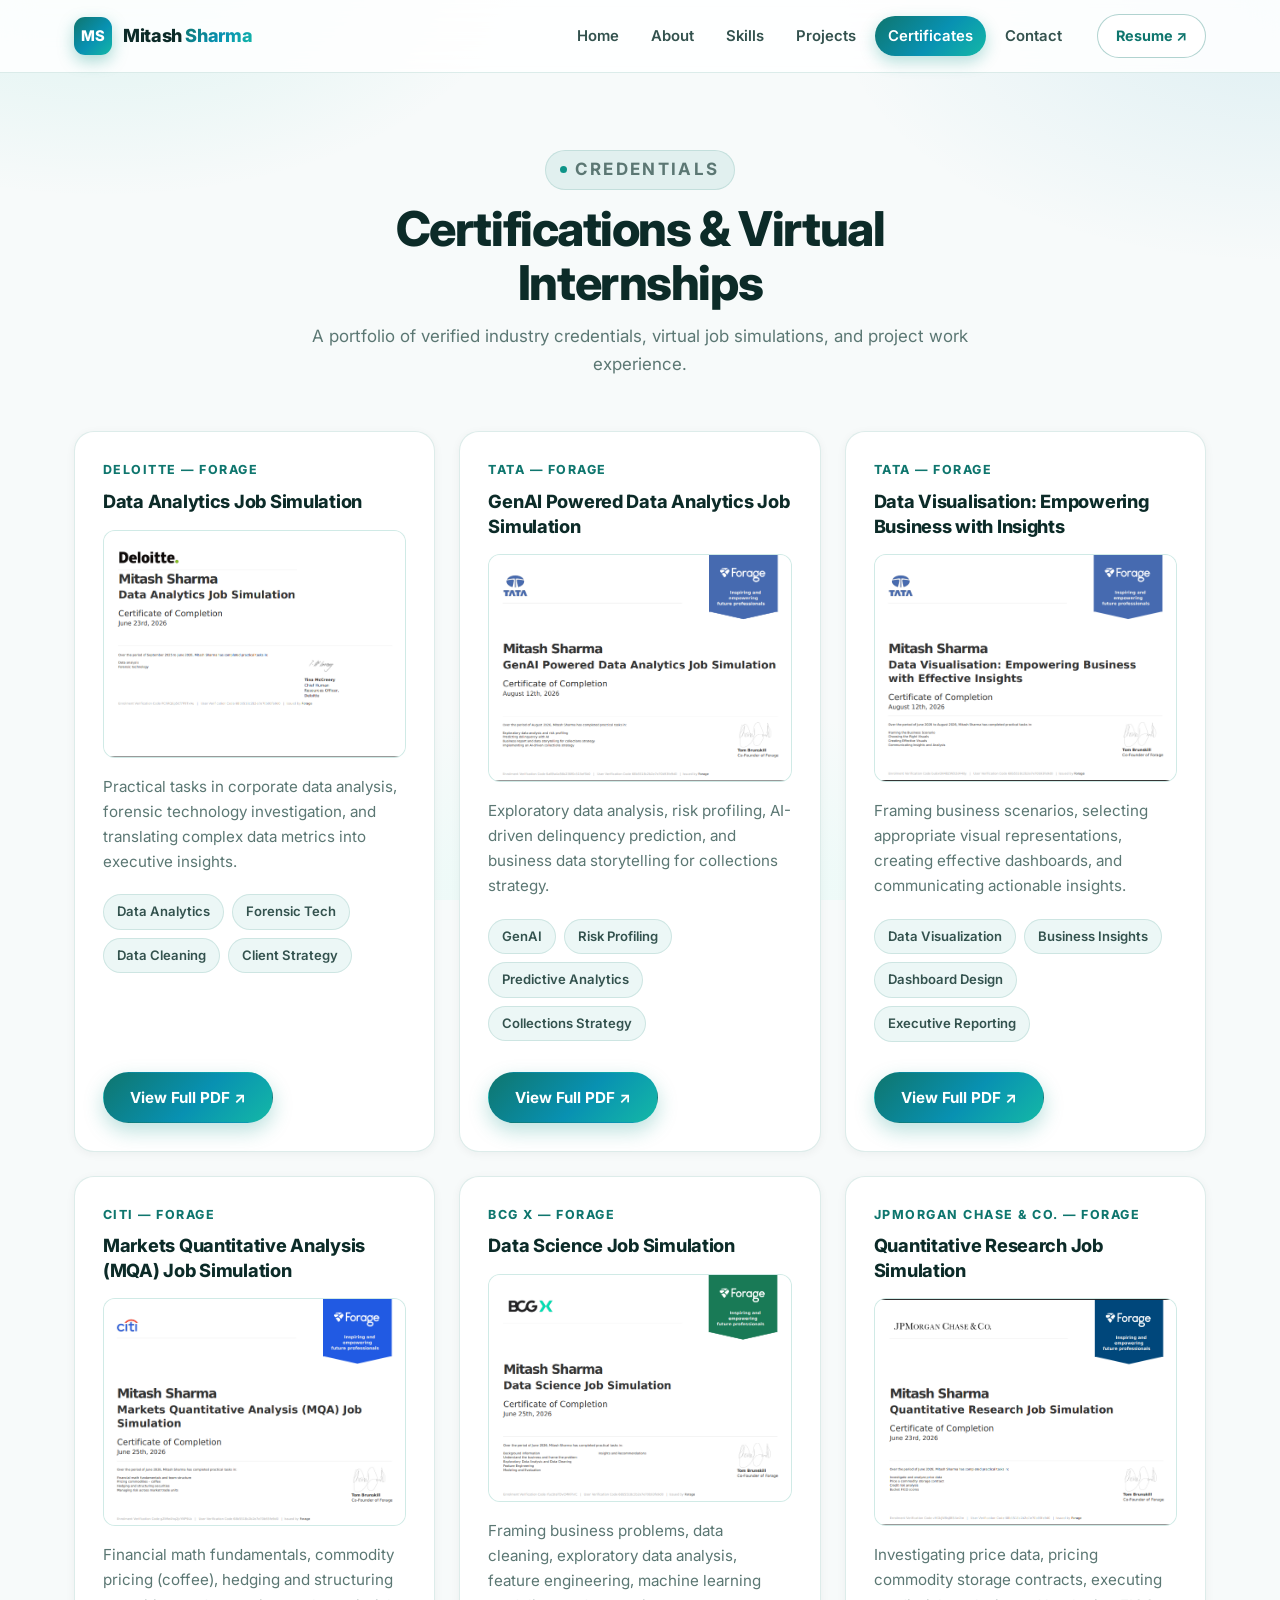
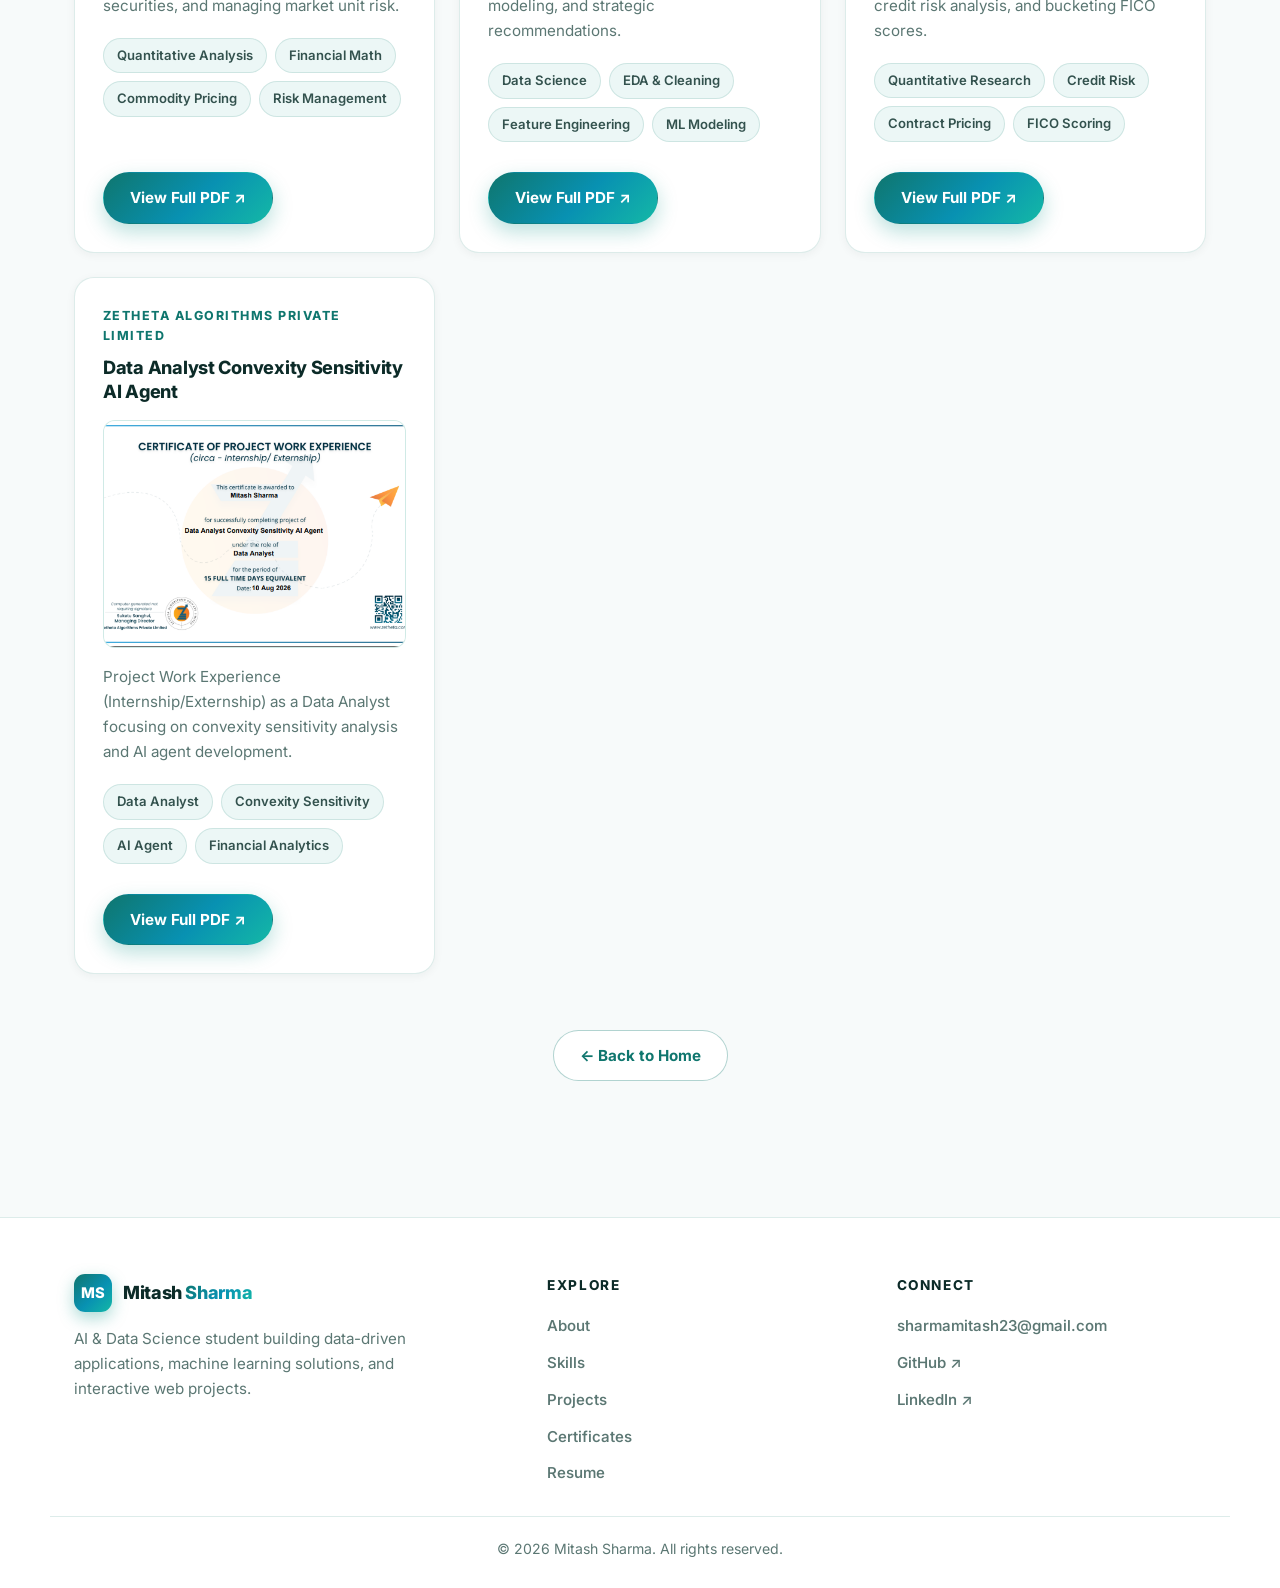
==== commit bf1e68c0: "Unify button sizes site-wide; remove 'Built with' footer line All buttons (hero, social pills, conta" ====
--- a/certificates.html
+++ b/certificates.html
@@ -312,7 +312,6 @@
 
         <div class="footer-bottom">
             <p>© <span data-year>2026</span> Mitash Sharma. All rights reserved.</p>
-            <p>Built with HTML, CSS &amp; JavaScript</p>
         </div>
     </footer>
 
--- a/style.css
+++ b/style.css
@@ -335,7 +335,9 @@
     align-items: center;
     justify-content: center;
     gap: 8px;
-    padding: 13px 26px;
+    /* Uniform button size used by every button on the site */
+    min-height: 48px;
+    padding: 12px 26px;
     border-radius: 999px;
     border: 1.5px solid transparent;
     font-size: 0.95rem;
@@ -378,13 +380,15 @@
 .project-btn {
     display: inline-flex;
     align-items: center;
+    justify-content: center;
     gap: 8px;
-    padding: 10px 20px;
+    min-height: 48px;
+    padding: 12px 26px;
     border-radius: 999px;
     border: 1.5px solid var(--border-strong);
     background: var(--surface);
     color: var(--ink);
-    font-size: 0.9rem;
+    font-size: 0.95rem;
     font-weight: 700;
     text-decoration: none;
     transition: all 0.25s ease;
@@ -417,12 +421,14 @@
 .view-details-btn {
     display: inline-flex;
     align-items: center;
+    justify-content: center;
     gap: 8px;
-    padding: 10px 20px;
+    min-height: 48px;
+    padding: 12px 26px;
     border-radius: 999px;
     background: var(--gradient);
     color: #fff;
-    font-size: 0.9rem;
+    font-size: 0.95rem;
     font-weight: 700;
     text-decoration: none;
     box-shadow: 0 8px 20px rgba(13, 148, 136, 0.28);
@@ -496,6 +502,11 @@
     pointer-events: none;
 }
 
+.hero-content {
+    position: relative;
+    z-index: 1;
+}
+
 .hero .intro {
     color: var(--teal);
     font-size: 1.02rem;
@@ -545,12 +556,16 @@
 }
 
 .social-links a {
-    padding: 9px 20px;
+    display: inline-flex;
+    align-items: center;
+    justify-content: center;
+    min-height: 48px;
+    padding: 12px 26px;
     border-radius: 999px;
     border: 1.5px solid var(--border-strong);
     background: var(--surface);
     color: var(--ink-soft);
-    font-size: 0.9rem;
+    font-size: 0.95rem;
     font-weight: 700;
     text-decoration: none;
     transition: all 0.25s ease;
@@ -1069,6 +1084,13 @@
 
 .project-images img {
     width: 100%;
+    /* Uniform tiles: every screenshot fills the same 16:10 frame
+       (top-anchored so app headers stay visible; click opens the
+       full uncropped image in the lightbox) */
+    aspect-ratio: 16 / 10;
+    object-fit: cover;
+    object-position: top center;
+    background: var(--surface-tint);
     border-radius: var(--radius-sm);
     border: 1px solid var(--border);
     box-shadow: var(--shadow-sm);
@@ -1161,8 +1183,11 @@
 .contact-links a {
     display: inline-flex;
     align-items: center;
+    justify-content: center;
     gap: 9px;
-    padding: 15px 32px;
+    min-height: 48px;
+    padding: 12px 26px;
+    font-size: 0.95rem;
     border-radius: 999px;
     border: 1.5px solid var(--border-strong);
     background: var(--surface);
@@ -1247,7 +1272,8 @@
     display: flex;
     flex-wrap: wrap;
     gap: 8px;
-    justify-content: space-between;
+    justify-content: center;
+    text-align: center;
     color: var(--muted);
     font-size: 0.88rem;
 }
